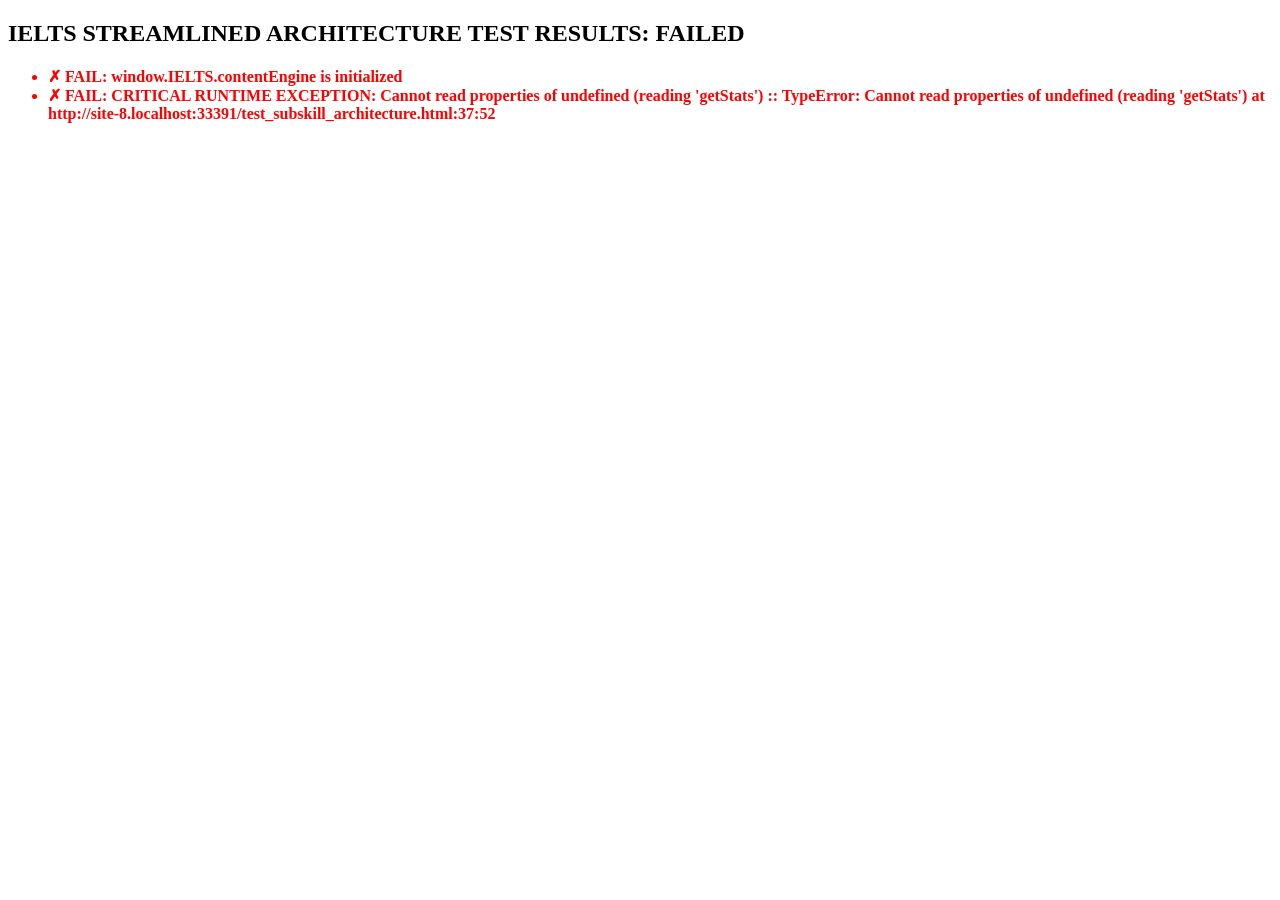
==== test_subskill_architecture.html @ 27b4cbb1 "UI update" ====
<!DOCTYPE html>
<html>
<head>
    <meta charset="utf-8">
    <title>IELTS Streamlined Architecture & Question Bank Test Suite</title>
</head>
<body>
    <div id="ielts-screen">
        <div id="ielts-root"></div>
    </div>
    <div id="test-log"></div>

    <!-- Scripts from index.html -->
    <script src="ielts/ielts-content-engine.js"></script>
    <script src="ielts/curriculum-data.js"></script>
    <script src="ielts/question-adapter.js"></script>
    <script src="ielts/subskill-engine.js"></script>
    <script src="ielts/listening-data.js"></script>
    <script src="ielts/audio-practice.js"></script>
    <script src="ielts/authentic-practice.js"></script>
    <script src="ielts/ielts.js"></script>

    <script>
        var logEl = document.getElementById("test-log");
        var mountEl = document.getElementById("ielts-root");
        var assertions = [];

        function assert(cond, msg) {
            assertions.push({ pass: !!cond, msg: msg });
        }

        try {
            // ==============================================================
            // 1. CONTENT ENGINE & DATA INTEGRITY VERIFICATION (1,503 Items)
            // ==============================================================
            assert(!!window.IELTS.contentEngine, "window.IELTS.contentEngine is initialized");
            var stats = window.IELTS.contentEngine.getStats();
            assert(stats.totalAssessmentItems === 1503, "Content Engine contains exactly 1,503 authentic items (Found: " + stats.totalAssessmentItems + ")");
            assert(stats.listeningQuestions === 480, "Content Engine contains 480 Listening questions");
            assert(stats.academicReadingQuestions === 480, "Content Engine contains 480 Academic Reading questions");
            assert(stats.generalReadingQuestions === 480, "Content Engine contains 480 General Reading questions");
            assert(stats.academicWritingTasks === 24, "Content Engine contains 24 Academic Writing tasks");
            assert(stats.generalTrainingWritingTasks === 12, "Content Engine contains 12 General Training Writing tasks");
            assert(stats.speakingMockSuites === 3, "Content Engine contains 3 Speaking Mock interview suites");

            // ==============================================================
            // 2. CURRICULUM TAXONOMY VERIFICATION (Streamlined Exam Questions)
            // ==============================================================
            assert(!!window.IELTS.curriculumData, "window.IELTS.curriculumData is initialized");
            assert(window.IELTS.curriculumData.listening.subskills.length === 6, "Curriculum defines 6 Listening question types");
            assert(window.IELTS.curriculumData.reading.subskills.length === 6, "Curriculum defines 6 Reading question types");
            assert(window.IELTS.curriculumData.writing.subskills.length === 4, "Curriculum defines 4 Writing tasks");
            assert(window.IELTS.curriculumData.speaking.subskills.length === 4, "Curriculum defines 4 Speaking parts");

            var subTFNG = window.IELTS.getSubskillByCode("R_TRUTH_VERIFY");
            assert(!!subTFNG, "getSubskillByCode('R_TRUTH_VERIFY') returns subskill metadata");
            assert(subTFNG.name === "True / False / Not Given", "Subskill name is clear, exam-standard: 'True / False / Not Given'");
            assert(!!subTFNG.understand && !!subTFNG.recognise && !!subTFNG.strategise, "Subskill has pedagogical data defined");

            // ==============================================================
            // 3. CENTRAL QUESTION ADAPTER VERIFICATION
            // ==============================================================
            assert(!!window.IELTS.questionAdapter, "window.IELTS.questionAdapter is initialized");
            assert(window.IELTS.questionAdapter.isReady(), "questionAdapter.isReady() returns true");

            // Guided Practice query
            var guidedQs = window.IELTS.questionAdapter.getQuestions({
                skill: "reading",
                subskill: "R_TRUTH_VERIFY",
                mode: "guided",
                limit: 3
            });
            assert(guidedQs.length === 3, "questionAdapter retrieves 3 Guided Reading questions");
            assert(guidedQs[0].hints && guidedQs[0].hints.length === 3, "Guided questions have 3 progressive hints generated");
            assert(!!guidedQs[0].prompt, "Question contains authentic prompt text");

            // Independent Practice query
            var indepQs = window.IELTS.questionAdapter.getQuestions({
                skill: "listening",
                subskill: "L_SPEC_INFO",
                mode: "independent",
                limit: 4
            });
            assert(indepQs.length === 4, "questionAdapter retrieves 4 Independent Listening questions");
            assert(!!indepQs[0].audioUrl, "Listening questions retain audioUrl reference");

            // Answer Evaluation test
            var evalCorrect = window.IELTS.questionAdapter.evaluateAnswer(guidedQs[0].id, guidedQs[0].answer);
            assert(evalCorrect.isCorrect === true, "evaluateAnswer accepts exact canonical answer");

            // Acceptable variant test (case-insensitivity / whitespace)
            var evalTrim = window.IELTS.questionAdapter.evaluateAnswer(guidedQs[0].id, "  " + guidedQs[0].answer.toLowerCase() + "  ");
            assert(evalTrim.isCorrect === true, "evaluateAnswer accepts trimmed/lowercased variant");

            // ==============================================================
            // 4. LEVEL 1 DASHBOARD & CLEAN 4 SKILL CARDS
            // ==============================================================
            window.showIELTS("");
            assert(mountEl.textContent.indexOf("IELTS Preparation") !== -1, "Dashboard displays IELTS Preparation header");
            assert(!!mountEl.querySelector('[data-ielts-view="listening"]'), "Dashboard contains Listening Skill Card");
            assert(!!mountEl.querySelector('[data-ielts-view="reading"]'), "Dashboard contains Reading Skill Card");
            assert(!!mountEl.querySelector('[data-ielts-view="writing"]'), "Dashboard contains Writing Skill Card");
            assert(!!mountEl.querySelector('[data-ielts-view="speaking"]'), "Dashboard contains Speaking Skill Card");
            assert(!!mountEl.querySelector(".modern-protocol-card"), "Modern protocol card rendered cleanly below skills");

            // ==============================================================
            // 5. LEVEL 2 SKILL DASHBOARD & QUESTION TYPES GRID
            // ==============================================================
            window.showIELTS("reading");
            assert(mountEl.textContent.indexOf("Official Question Types (6)") !== -1, "Reading displays 6 Official Question Types");
            var tfngCardBtn = mountEl.querySelector('button[data-ielts-open-subskill="R_TRUTH_VERIFY"]') || mountEl.querySelector('[data-ielts-open-subskill="R_TRUTH_VERIFY"]');
            assert(!!tfngCardBtn, "R_TRUTH_VERIFY workout card exists in grid");

            // ==============================================================
            // 6. STREAMLINED 2-STAGE LEARNING EXPERIENCE (Teach -> Practice)
            // ==============================================================
            tfngCardBtn.click();
            assert(mountEl.textContent.indexOf("True / False / Not Given") !== -1, "Opened True / False / Not Given");
            assert(!!mountEl.querySelector(".two-stage-stepper"), "Clean 2-Stage Stepper rendered");
            assert(mountEl.textContent.indexOf("How It Works in the Exam") !== -1, "Stage 1 Teach explains how it works in exam");
            assert(mountEl.textContent.indexOf("3-Step TFNG Strategy") !== -1 || mountEl.textContent.indexOf("Strategy") !== -1, "Stage 1 displays 3-Step Strategy");
            assert(!!mountEl.querySelector(".modern-trap-radar"), "Examiner Trap Radar rendered in Stage 1");

            // Step to Stage 2: Practice Workout
            var stage2Btn = mountEl.querySelector('[data-ielts-subskill-stage="2"]');
            assert(!!stage2Btn, "Stage 2 Stepper button exists");
            stage2Btn.click();

            assert(!!mountEl.querySelector(".ielts-split-reader"), "Stage 2 Dual-Pane Split Reader rendered for Reading");
            assert(!!mountEl.querySelector(".passage-content-scrollable"), "Authentic passage pane rendered");
            assert(!!mountEl.querySelector(".tfng-pill-btn"), "TFNG clickable pill buttons rendered");

            // Test Hint reveal
            var hintBtn = mountEl.querySelector(".hint-trigger-btn");
            if (hintBtn) {
                hintBtn.click();
                assert(mountEl.textContent.indexOf("💡 Hint 1:") !== -1, "Clicking hint button reveals Hint 1 clue");
            }

            // Click a TFNG option pill
            var tfPill = mountEl.querySelector('.tfng-pill-btn[data-ielts-val="TRUE"]');
            assert(!!tfPill, "TRUE pill button exists");
            if (tfPill) tfPill.click();

            // Check Answer
            var checkBtn = mountEl.querySelector("[data-ielts-check-guided]");
            assert(!!checkBtn, "Check Answer button exists");
            if (checkBtn) checkBtn.click();
            assert(mountEl.textContent.indexOf("Correct Answer:") !== -1, "Instant answer feedback displayed with explanation");

            // Mark completed
            var masterBtn = mountEl.querySelector('[data-ielts-complete-subskill]');
            assert(!!masterBtn, "Mark as Practiced button exists");
            if (masterBtn) masterBtn.click();
            assert(mountEl.textContent.indexOf("Official Question Types") !== -1, "Returned to Skill Dashboard after mastering");
            assert(mountEl.textContent.indexOf("✓ Practiced") !== -1, "Subskill card now displays ✓ Practiced badge");

            // ==============================================================
            // 7. WRITING & SPEAKING QUESTION TYPES
            // ==============================================================
            window.showIELTS("writing");
            assert(mountEl.textContent.indexOf("Official Question Types (4)") !== -1, "Writing displays 4 Official Tasks");

            window.showIELTS("speaking");
            assert(mountEl.textContent.indexOf("Official Question Types (4)") !== -1, "Speaking displays 4 Official Parts");

        } catch (e) {
            assertions.push({ pass: false, msg: "CRITICAL RUNTIME EXCEPTION: " + e.message + (e.stack ? " :: " + e.stack : "") });
        }

        // Render Results
        var allPassed = assertions.every(function(a){ return a.pass; });
        var resHtml = "<h2>IELTS STREAMLINED ARCHITECTURE TEST RESULTS: " + (allPassed ? "ALL PASSED (100%)" : "FAILED") + "</h2><ul>";
        assertions.forEach(function(a) {
            resHtml += "<li style='color:" + (a.pass ? "green" : "red") + "; font-weight:bold;'>" + (a.pass ? "✓ PASS: " : "✗ FAIL: ") + a.msg + "</li>";
        });
        resHtml += "</ul>";
        logEl.innerHTML = resHtml;
    </script>
</body>
</html>
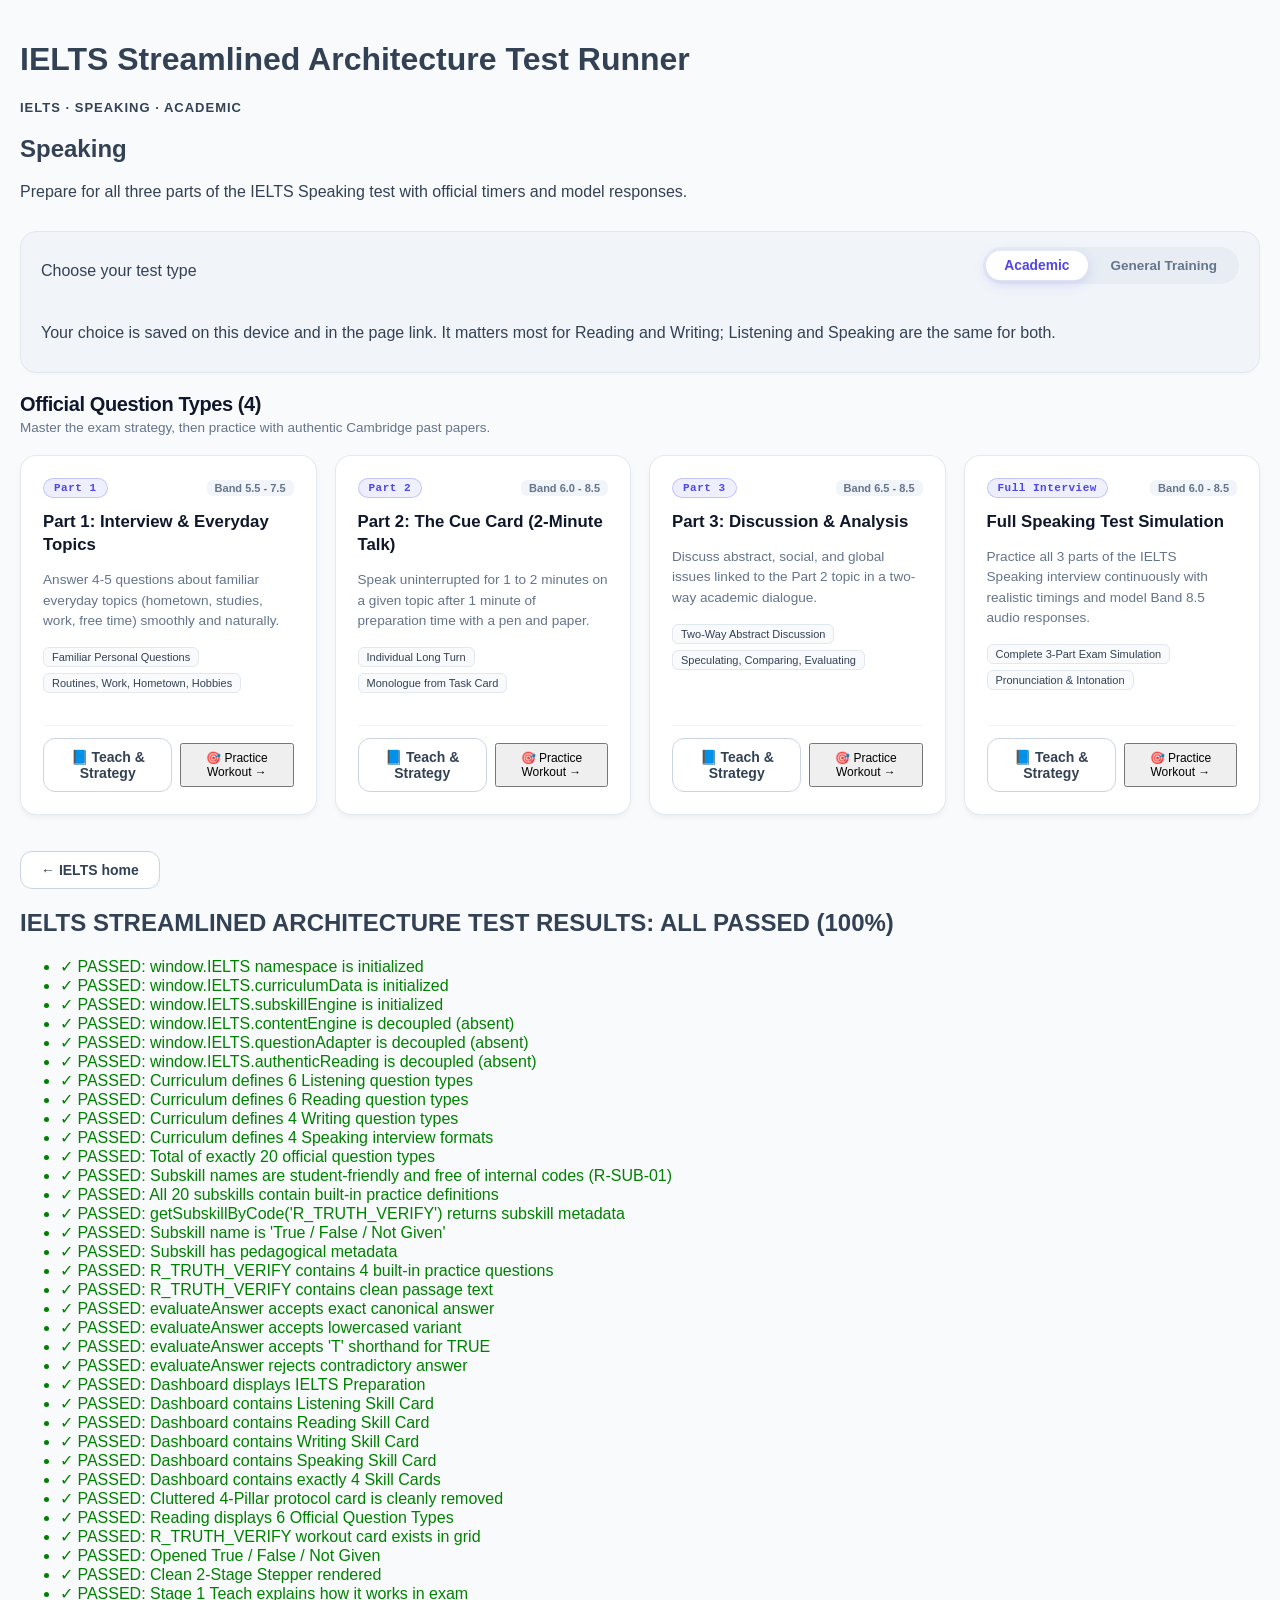
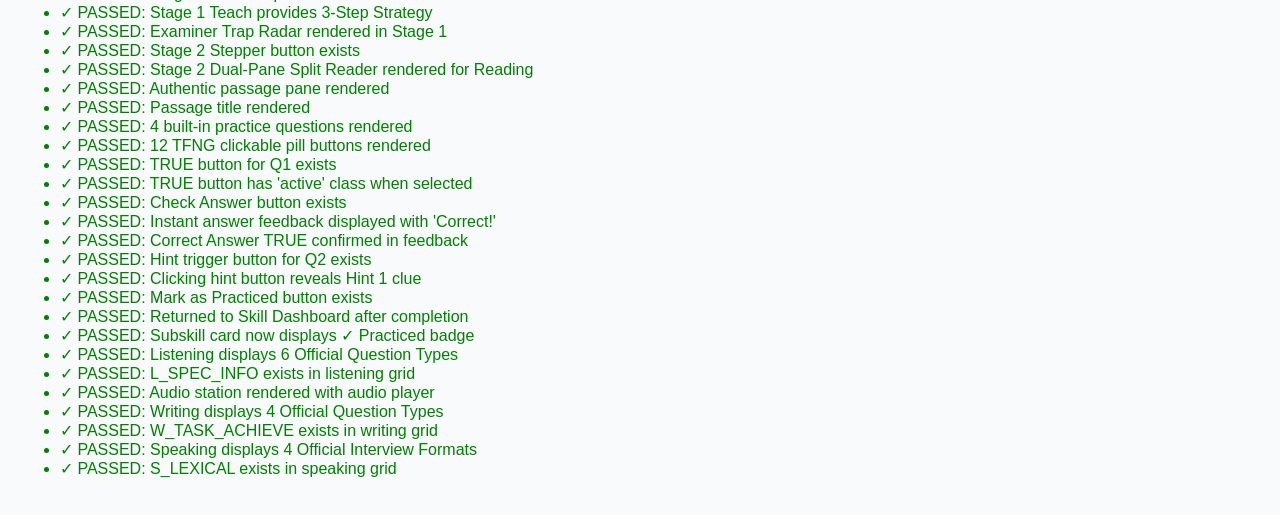
==== commit 5920a393: "Add files via upload" ====
--- a/test_subskill_architecture.html
+++ b/test_subskill_architecture.html
@@ -1,181 +1,199 @@
 <!DOCTYPE html>
-<html>
+<html lang="en">
 <head>
     <meta charset="utf-8">
-    <title>IELTS Streamlined Architecture & Question Bank Test Suite</title>
+    <meta name="viewport" content="width=device-width, initial-scale=1.0">
+    <title>IELTS Streamlined Built-In Architecture Regression Suite</title>
+    <link rel="stylesheet" href="style.css">
+    <link rel="stylesheet" href="site-chrome.css">
+    <link rel="stylesheet" href="ielts/ielts.css">
 </head>
-<body>
-    <div id="ielts-screen">
-        <div id="ielts-root"></div>
-    </div>
+<body style="background: #f8fafc; font-family: sans-serif; padding: 20px;">
+
+    <h1>IELTS Streamlined Architecture Test Runner</h1>
+    <div id="ielts-screen"><div id="ielts-root"></div></div>
     <div id="test-log"></div>
 
-    <!-- Scripts from index.html -->
-    <script src="ielts/ielts-content-engine.js"></script>
+    <!-- ONLY CORE SCRIPTS LOADED -->
     <script src="ielts/curriculum-data.js"></script>
-    <script src="ielts/question-adapter.js"></script>
-    <script src="ielts/subskill-engine.js"></script>
     <script src="ielts/listening-data.js"></script>
     <script src="ielts/audio-practice.js"></script>
-    <script src="ielts/authentic-practice.js"></script>
+    <script src="ielts/subskill-engine.js"></script>
     <script src="ielts/ielts.js"></script>
 
     <script>
-        var logEl = document.getElementById("test-log");
-        var mountEl = document.getElementById("ielts-root");
         var assertions = [];
-
         function assert(cond, msg) {
             assertions.push({ pass: !!cond, msg: msg });
         }
 
         try {
             // ==============================================================
-            // 1. CONTENT ENGINE & DATA INTEGRITY VERIFICATION (1,503 Items)
+            // 1. DECOUPLING VERIFICATION: External engines removed & absent
             // ==============================================================
-            assert(!!window.IELTS.contentEngine, "window.IELTS.contentEngine is initialized");
-            var stats = window.IELTS.contentEngine.getStats();
-            assert(stats.totalAssessmentItems === 1503, "Content Engine contains exactly 1,503 authentic items (Found: " + stats.totalAssessmentItems + ")");
-            assert(stats.listeningQuestions === 480, "Content Engine contains 480 Listening questions");
-            assert(stats.academicReadingQuestions === 480, "Content Engine contains 480 Academic Reading questions");
-            assert(stats.generalReadingQuestions === 480, "Content Engine contains 480 General Reading questions");
-            assert(stats.academicWritingTasks === 24, "Content Engine contains 24 Academic Writing tasks");
-            assert(stats.generalTrainingWritingTasks === 12, "Content Engine contains 12 General Training Writing tasks");
-            assert(stats.speakingMockSuites === 3, "Content Engine contains 3 Speaking Mock interview suites");
+            assert(!!window.IELTS, "window.IELTS namespace is initialized");
+            assert(!!window.IELTS.curriculumData, "window.IELTS.curriculumData is initialized");
+            assert(!!window.IELTS.subskillEngine, "window.IELTS.subskillEngine is initialized");
+            assert(!window.IELTS.contentEngine, "window.IELTS.contentEngine is decoupled (absent)");
+            assert(!window.IELTS.questionAdapter, "window.IELTS.questionAdapter is decoupled (absent)");
+            assert(!window.IELTS.authenticReading, "window.IELTS.authenticReading is decoupled (absent)");
 
             // ==============================================================
-            // 2. CURRICULUM TAXONOMY VERIFICATION (Streamlined Exam Questions)
+            // 2. CURRICULUM TAXONOMY & BUILT-IN PRACTICE DATA
             // ==============================================================
-            assert(!!window.IELTS.curriculumData, "window.IELTS.curriculumData is initialized");
             assert(window.IELTS.curriculumData.listening.subskills.length === 6, "Curriculum defines 6 Listening question types");
             assert(window.IELTS.curriculumData.reading.subskills.length === 6, "Curriculum defines 6 Reading question types");
-            assert(window.IELTS.curriculumData.writing.subskills.length === 4, "Curriculum defines 4 Writing tasks");
-            assert(window.IELTS.curriculumData.speaking.subskills.length === 4, "Curriculum defines 4 Speaking parts");
+            assert(window.IELTS.curriculumData.writing.subskills.length === 4, "Curriculum defines 4 Writing question types");
+            assert(window.IELTS.curriculumData.speaking.subskills.length === 4, "Curriculum defines 4 Speaking interview formats");
+
+            var allSubskills = [];
+            ["listening", "reading", "writing", "speaking"].forEach(function (skill) {
+                allSubskills = allSubskills.concat(window.IELTS.curriculumData[skill].subskills);
+            });
+            assert(allSubskills.length === 20, "Total of exactly 20 official question types");
+
+            // Verify clean naming (no R-SUB-01 codes in names)
+            var hasCodes = allSubskills.some(function(s) { return /^[LRWS]-SUB-/i.test(s.name); });
+            assert(!hasCodes, "Subskill names are student-friendly and free of internal codes (R-SUB-01)");
+
+            // Verify all 20 have built-in practice definitions
+            var allHavePractice = allSubskills.every(function(s) { return !!s.practice; });
+            assert(allHavePractice, "All 20 subskills contain built-in practice definitions");
 
             var subTFNG = window.IELTS.getSubskillByCode("R_TRUTH_VERIFY");
             assert(!!subTFNG, "getSubskillByCode('R_TRUTH_VERIFY') returns subskill metadata");
-            assert(subTFNG.name === "True / False / Not Given", "Subskill name is clear, exam-standard: 'True / False / Not Given'");
-            assert(!!subTFNG.understand && !!subTFNG.recognise && !!subTFNG.strategise, "Subskill has pedagogical data defined");
+            assert(subTFNG.name === "True / False / Not Given", "Subskill name is 'True / False / Not Given'");
+            assert(!!subTFNG.understand && !!subTFNG.recognise && !!subTFNG.strategise, "Subskill has pedagogical metadata");
+            assert(subTFNG.practice && subTFNG.practice.questions.length === 4, "R_TRUTH_VERIFY contains 4 built-in practice questions");
+            assert(!!subTFNG.practice.passageContext, "R_TRUTH_VERIFY contains clean passage text");
 
             // ==============================================================
-            // 3. CENTRAL QUESTION ADAPTER VERIFICATION
+            // 3. BUILT-IN EVALUATOR TESTS
             // ==============================================================
-            assert(!!window.IELTS.questionAdapter, "window.IELTS.questionAdapter is initialized");
-            assert(window.IELTS.questionAdapter.isReady(), "questionAdapter.isReady() returns true");
-
-            // Guided Practice query
-            var guidedQs = window.IELTS.questionAdapter.getQuestions({
-                skill: "reading",
-                subskill: "R_TRUTH_VERIFY",
-                mode: "guided",
-                limit: 3
-            });
-            assert(guidedQs.length === 3, "questionAdapter retrieves 3 Guided Reading questions");
-            assert(guidedQs[0].hints && guidedQs[0].hints.length === 3, "Guided questions have 3 progressive hints generated");
-            assert(!!guidedQs[0].prompt, "Question contains authentic prompt text");
-
-            // Independent Practice query
-            var indepQs = window.IELTS.questionAdapter.getQuestions({
-                skill: "listening",
-                subskill: "L_SPEC_INFO",
-                mode: "independent",
-                limit: 4
-            });
-            assert(indepQs.length === 4, "questionAdapter retrieves 4 Independent Listening questions");
-            assert(!!indepQs[0].audioUrl, "Listening questions retain audioUrl reference");
-
-            // Answer Evaluation test
-            var evalCorrect = window.IELTS.questionAdapter.evaluateAnswer(guidedQs[0].id, guidedQs[0].answer);
+            var sampleQ = { answer: "TRUE", acceptableAnswers: ["TRUE", "T"] };
+            var evalCorrect = window.IELTS.subskillEngine.evaluateAnswer(sampleQ, "TRUE");
             assert(evalCorrect.isCorrect === true, "evaluateAnswer accepts exact canonical answer");
 
-            // Acceptable variant test (case-insensitivity / whitespace)
-            var evalTrim = window.IELTS.questionAdapter.evaluateAnswer(guidedQs[0].id, "  " + guidedQs[0].answer.toLowerCase() + "  ");
-            assert(evalTrim.isCorrect === true, "evaluateAnswer accepts trimmed/lowercased variant");
+            var evalLower = window.IELTS.subskillEngine.evaluateAnswer(sampleQ, "true");
+            assert(evalLower.isCorrect === true, "evaluateAnswer accepts lowercased variant");
+
+            var evalShort = window.IELTS.subskillEngine.evaluateAnswer(sampleQ, "T");
+            assert(evalShort.isCorrect === true, "evaluateAnswer accepts 'T' shorthand for TRUE");
+
+            var evalWrong = window.IELTS.subskillEngine.evaluateAnswer(sampleQ, "FALSE");
+            assert(evalWrong.isCorrect === false, "evaluateAnswer rejects contradictory answer");
 
             // ==============================================================
-            // 4. LEVEL 1 DASHBOARD & CLEAN 4 SKILL CARDS
+            // 4. DASHBOARD & SKILL HUBS
             // ==============================================================
             window.showIELTS("");
-            assert(mountEl.textContent.indexOf("IELTS Preparation") !== -1, "Dashboard displays IELTS Preparation header");
+            var mountEl = document.getElementById("ielts-root");
+            assert(mountEl.textContent.indexOf("IELTS Preparation") !== -1, "Dashboard displays IELTS Preparation");
             assert(!!mountEl.querySelector('[data-ielts-view="listening"]'), "Dashboard contains Listening Skill Card");
             assert(!!mountEl.querySelector('[data-ielts-view="reading"]'), "Dashboard contains Reading Skill Card");
             assert(!!mountEl.querySelector('[data-ielts-view="writing"]'), "Dashboard contains Writing Skill Card");
             assert(!!mountEl.querySelector('[data-ielts-view="speaking"]'), "Dashboard contains Speaking Skill Card");
-            assert(!!mountEl.querySelector(".modern-protocol-card"), "Modern protocol card rendered cleanly below skills");
+            assert(mountEl.querySelectorAll(".ielts-home-card").length === 4, "Dashboard contains exactly 4 Skill Cards");
+            assert(!mountEl.querySelector(".modern-protocol-card"), "Cluttered 4-Pillar protocol card is cleanly removed");
 
             // ==============================================================
-            // 5. LEVEL 2 SKILL DASHBOARD & QUESTION TYPES GRID
+            // 5. READING QUESTION TYPES GRID
             // ==============================================================
             window.showIELTS("reading");
             assert(mountEl.textContent.indexOf("Official Question Types (6)") !== -1, "Reading displays 6 Official Question Types");
-            var tfngCardBtn = mountEl.querySelector('button[data-ielts-open-subskill="R_TRUTH_VERIFY"]') || mountEl.querySelector('[data-ielts-open-subskill="R_TRUTH_VERIFY"]');
+            var tfngCardBtn = mountEl.querySelector('[data-ielts-open-subskill="R_TRUTH_VERIFY"]');
             assert(!!tfngCardBtn, "R_TRUTH_VERIFY workout card exists in grid");
 
             // ==============================================================
-            // 6. STREAMLINED 2-STAGE LEARNING EXPERIENCE (Teach -> Practice)
+            // 6. STAGE 1: TEACH & STRATEGY
             // ==============================================================
-            tfngCardBtn.click();
+            if (tfngCardBtn) tfngCardBtn.click();
             assert(mountEl.textContent.indexOf("True / False / Not Given") !== -1, "Opened True / False / Not Given");
             assert(!!mountEl.querySelector(".two-stage-stepper"), "Clean 2-Stage Stepper rendered");
             assert(mountEl.textContent.indexOf("How It Works in the Exam") !== -1, "Stage 1 Teach explains how it works in exam");
-            assert(mountEl.textContent.indexOf("3-Step TFNG Strategy") !== -1 || mountEl.textContent.indexOf("Strategy") !== -1, "Stage 1 displays 3-Step Strategy");
+            assert(mountEl.textContent.indexOf("3-Step TFNG Strategy") !== -1, "Stage 1 Teach provides 3-Step Strategy");
             assert(!!mountEl.querySelector(".modern-trap-radar"), "Examiner Trap Radar rendered in Stage 1");
 
-            // Step to Stage 2: Practice Workout
+            // ==============================================================
+            // 7. STAGE 2: PRACTICE WORKOUT (Dual-Pane Split Reader)
+            // ==============================================================
             var stage2Btn = mountEl.querySelector('[data-ielts-subskill-stage="2"]');
             assert(!!stage2Btn, "Stage 2 Stepper button exists");
-            stage2Btn.click();
+            if (stage2Btn) stage2Btn.click();
 
             assert(!!mountEl.querySelector(".ielts-split-reader"), "Stage 2 Dual-Pane Split Reader rendered for Reading");
             assert(!!mountEl.querySelector(".passage-content-scrollable"), "Authentic passage pane rendered");
-            assert(!!mountEl.querySelector(".tfng-pill-btn"), "TFNG clickable pill buttons rendered");
+            assert(mountEl.textContent.indexOf("The Evolution of Timekeeping and Mechanical Horology") !== -1, "Passage title rendered");
+            assert(mountEl.querySelectorAll(".unified-question-card").length === 4, "4 built-in practice questions rendered");
 
-            // Test Hint reveal
-            var hintBtn = mountEl.querySelector(".hint-trigger-btn");
-            if (hintBtn) {
-                hintBtn.click();
-                assert(mountEl.textContent.indexOf("💡 Hint 1:") !== -1, "Clicking hint button reveals Hint 1 clue");
-            }
+            var tfPills = mountEl.querySelectorAll(".tfng-pill-btn");
+            assert(tfPills.length === 12, "12 TFNG clickable pill buttons rendered");
 
-            // Click a TFNG option pill
-            var tfPill = mountEl.querySelector('.tfng-pill-btn[data-ielts-val="TRUE"]');
-            assert(!!tfPill, "TRUE pill button exists");
-            if (tfPill) tfPill.click();
+            // Test interaction: Click TRUE on Q1
+            var q1True = mountEl.querySelector('[data-ielts-answer-q="r_tv_1"][data-ielts-val="TRUE"]');
+            assert(!!q1True, "TRUE button for Q1 exists");
+            if (q1True) q1True.click();
 
-            // Check Answer
-            var checkBtn = mountEl.querySelector("[data-ielts-check-guided]");
+            var q1TrueActive = mountEl.querySelector('[data-ielts-answer-q="r_tv_1"][data-ielts-val="TRUE"]');
+            assert(q1TrueActive && q1TrueActive.classList.contains("active"), "TRUE button has 'active' class when selected");
+
+            // Check Answer in Guided Mode
+            var checkBtn = mountEl.querySelector('[data-ielts-check-guided="r_tv_1"]');
             assert(!!checkBtn, "Check Answer button exists");
             if (checkBtn) checkBtn.click();
-            assert(mountEl.textContent.indexOf("Correct Answer:") !== -1, "Instant answer feedback displayed with explanation");
 
-            // Mark completed
-            var masterBtn = mountEl.querySelector('[data-ielts-complete-subskill]');
+            assert(mountEl.textContent.indexOf("Correct!") !== -1, "Instant answer feedback displayed with 'Correct!'");
+            assert(mountEl.textContent.indexOf("Correct Answer: TRUE") !== -1, "Correct Answer TRUE confirmed in feedback");
+
+            // Test Hint button on Q2
+            var hintBtn = mountEl.querySelector('[data-ielts-reveal-hint="r_tv_2"]');
+            assert(!!hintBtn, "Hint trigger button for Q2 exists");
+            if (hintBtn) hintBtn.click();
+            assert(mountEl.textContent.indexOf("💡 Hint 1:") !== -1, "Clicking hint button reveals Hint 1 clue");
+
+            // ==============================================================
+            // 8. MARK AS PRACTICED & RETURN
+            // ==============================================================
+            var masterBtn = mountEl.querySelector('[data-ielts-complete-subskill="R_TRUTH_VERIFY"]');
             assert(!!masterBtn, "Mark as Practiced button exists");
             if (masterBtn) masterBtn.click();
-            assert(mountEl.textContent.indexOf("Official Question Types") !== -1, "Returned to Skill Dashboard after mastering");
+
+            assert(mountEl.textContent.indexOf("Official Question Types") !== -1, "Returned to Skill Dashboard after completion");
             assert(mountEl.textContent.indexOf("✓ Practiced") !== -1, "Subskill card now displays ✓ Practiced badge");
 
             // ==============================================================
-            // 7. WRITING & SPEAKING QUESTION TYPES
+            // 9. LISTENING, WRITING & SPEAKING SUBSKILLS
             // ==============================================================
+            window.showIELTS("listening");
+            assert(mountEl.textContent.indexOf("Official Question Types (6)") !== -1, "Listening displays 6 Official Question Types");
+            var lBtn = mountEl.querySelector('[data-ielts-open-subskill="L_SPEC_INFO"]');
+            assert(!!lBtn, "L_SPEC_INFO exists in listening grid");
+            if (lBtn) lBtn.click();
+            var lS2 = mountEl.querySelector('[data-ielts-subskill-stage="2"]');
+            if (lS2) lS2.click();
+            assert(!!mountEl.querySelector(".audio-exam-station audio"), "Audio station rendered with audio player");
+
             window.showIELTS("writing");
-            assert(mountEl.textContent.indexOf("Official Question Types (4)") !== -1, "Writing displays 4 Official Tasks");
+            assert(mountEl.textContent.indexOf("Official Question Types (4)") !== -1, "Writing displays 4 Official Question Types");
+            var wBtn = mountEl.querySelector('[data-ielts-open-subskill="W_TASK_ACHIEVE"]');
+            assert(!!wBtn, "W_TASK_ACHIEVE exists in writing grid");
 
             window.showIELTS("speaking");
-            assert(mountEl.textContent.indexOf("Official Question Types (4)") !== -1, "Speaking displays 4 Official Parts");
+            assert(mountEl.textContent.indexOf("Official Question Types (4)") !== -1, "Speaking displays 4 Official Interview Formats");
+            var sBtn = mountEl.querySelector('[data-ielts-open-subskill="S_LEXICAL"]');
+            assert(!!sBtn, "S_LEXICAL exists in speaking grid");
 
         } catch (e) {
             assertions.push({ pass: false, msg: "CRITICAL RUNTIME EXCEPTION: " + e.message + (e.stack ? " :: " + e.stack : "") });
         }
 
-        // Render Results
         var allPassed = assertions.every(function(a){ return a.pass; });
         var resHtml = "<h2>IELTS STREAMLINED ARCHITECTURE TEST RESULTS: " + (allPassed ? "ALL PASSED (100%)" : "FAILED") + "</h2><ul>";
         assertions.forEach(function(a) {
-            resHtml += "<li style='color:" + (a.pass ? "green" : "red") + "; font-weight:bold;'>" + (a.pass ? "✓ PASS: " : "✗ FAIL: ") + a.msg + "</li>";
+            resHtml += "<li style='color:" + (a.pass ? "green" : "red") + "; font-weight:" + (a.pass ? "normal" : "bold") + ";'>" + (a.pass ? "✓ PASSED: " : "✕ FAILED: ") + a.msg + "</li>";
         });
         resHtml += "</ul>";
-        logEl.innerHTML = resHtml;
+        document.getElementById("test-log").innerHTML = resHtml;
     </script>
 </body>
 </html>
--- a/style.css
+++ b/style.css
@@ -0,0 +1,907 @@
+/* ===== Page Setup ===== */
+
+body {
+    margin: 0;
+    font-family: Arial, Helvetica, sans-serif;
+    background: #f4f7fb;
+    color: #1f2937;
+}
+
+
+/* ===== Main Container ===== */
+
+.container {
+    max-width: 900px;
+    margin: 0 auto;
+    padding: 60px 24px;
+}
+
+
+/* ===== Hero Section ===== */
+
+.hero {
+    background: white;
+    padding: 60px 40px;
+    border-radius: 20px;
+    text-align: center;
+    box-shadow: 0 10px 30px rgba(0, 0, 0, 0.08);
+}
+
+
+/* ===== Main Heading ===== */
+
+.hero h1 {
+    margin-bottom: 15px;
+    font-size: 48px;
+}
+
+
+/* ===== Description ===== */
+
+.hero p {
+    font-size: 20px;
+    line-height: 1.6;
+    margin-bottom: 30px;
+}
+
+
+/* ===== Start Button ===== */
+
+.start-button {
+    display: inline-block;
+    padding: 15px 30px;
+    background: #2563eb;
+    color: white;
+    text-decoration: none;
+    border-radius: 10px;
+    font-size: 18px;
+    font-weight: bold;
+    cursor: pointer;
+}
+
+
+/* ===== Button Hover ===== */
+
+.start-button:hover {
+    background: #1d4ed8;
+}
+
+/* ===== Quiz Progress ===== */
+
+.progress-container {
+    width: 100%;
+    height: 10px;
+    background: #e5e7eb;
+    border-radius: 10px;
+    margin: 25px 0 35px;
+    overflow: hidden;
+}
+
+.progress-bar {
+    width: 0%;
+    height: 100%;
+    background: #2563eb;
+    border-radius: 10px;
+    transition: width 0.3s ease;
+}
+
+
+/* ===== Answer Buttons ===== */
+
+.answers {
+    display: grid;
+    grid-template-columns: repeat(2, 1fr);
+    gap: 12px;
+    margin-top: 30px;
+}
+
+.answer-button {
+    padding: 15px;
+    background: white;
+    border: 2px solid #d1d5db;
+    border-radius: 10px;
+    font-size: 16px;
+    cursor: pointer;
+}
+
+.answer-button:hover:not(:disabled) {
+    border-color: #2563eb;
+    background: #eff6ff;
+}
+
+.answer-button:disabled {
+    cursor: not-allowed;
+    opacity: 0.65;
+}
+
+
+/* ===== Feedback ===== */
+
+.feedback {
+    margin: 25px 0;
+    padding: 18px;
+    border-radius: 10px;
+    font-size: 17px;
+    line-height: 1.5;
+}
+
+/* ===== Learn Mode ===== */
+
+.parts-container {
+    display: grid;
+    grid-template-columns: repeat(2, 1fr);
+    gap: 18px;
+    margin: 35px 0;
+}
+
+.part-card {
+    background: #f8fafc;
+    border: 1px solid #e5e7eb;
+    border-radius: 14px;
+    padding: 22px;
+    text-align: left;
+}
+
+.part-card h3 {
+    margin-top: 0;
+    font-size: 24px;
+}
+
+.part-card p {
+    font-size: 16px;
+    line-height: 1.6;
+}
+
+.home-buttons {
+    display: flex;
+    justify-content: center;
+    gap: 15px;
+    flex-wrap: wrap;
+}
+
+/* ===== Secondary Button ===== */
+
+.secondary-button {
+    display: inline-block;
+    padding: 15px 30px;
+    background: white;
+    color: #2563eb;
+    border: 2px solid #2563eb;
+    border-radius: 10px;
+    font-size: 18px;
+    font-weight: bold;
+    cursor: pointer;
+}
+
+.secondary-button:hover {
+    background: #eff6ff;
+}
+
+
+/* ===== Results Buttons ===== */
+
+.results-buttons {
+    display: flex;
+    justify-content: center;
+    gap: 15px;
+    margin-top: 25px;
+}
+
+/* ===== Mobile Layout ===== */
+
+@media (max-width: 600px) {
+
+    body {
+        font-size: 16px;
+    }
+
+    .container {
+        padding: 18px 12px;
+    }
+
+    .hero {
+        padding: 28px 16px;
+        border-radius: 16px;
+    }
+
+    .hero h1 {
+        font-size: 32px;
+        line-height: 1.15;
+        margin-bottom: 12px;
+    }
+
+    .hero h2 {
+        font-size: 26px;
+        line-height: 1.25;
+        margin-top: 0;
+    }
+
+    .hero p {
+        font-size: 17px;
+        line-height: 1.5;
+    }
+
+    .exit-button {
+    top: 12px;
+    right: 12px;
+    width: 38px;
+    height: 38px;
+    font-size: 20px;
+}
+
+    .strategy-step {
+    padding: 15px;
+}
+
+.strategy-example {
+    padding: 18px;
+}
+
+.strategy-sentence {
+    font-size: 19px !important;
+}
+
+.strategy-buttons {
+    flex-direction: column;
+    align-items: stretch;
+}
+    
+    /* ===== Learn Mode ===== */
+
+    .parts-container {
+        display: grid;
+        grid-template-columns: 1fr;
+        gap: 12px;
+        margin: 24px 0;
+    }
+
+    .part-card {
+        padding: 18px;
+        border-radius: 12px;
+    }
+
+    .part-card h3 {
+        font-size: 22px;
+        margin-bottom: 10px;
+    }
+
+    .part-card p {
+        font-size: 15px;
+        line-height: 1.55;
+        margin: 8px 0;
+    }
+
+    /* ===== Quiz ===== */
+
+    .answers {
+        grid-template-columns: 1fr;
+        gap: 10px;
+        margin-top: 24px;
+    }
+
+    .answer-button {
+        padding: 14px;
+        font-size: 16px;
+    }
+
+    #sentence {
+        font-size: 21px;
+        line-height: 1.45;
+    }
+
+    /* ===== Buttons ===== */
+
+    .home-buttons,
+    .results-buttons {
+        flex-direction: column;
+        align-items: stretch;
+        gap: 10px;
+    }
+
+    .start-button,
+    .secondary-button {
+        width: 100%;
+        box-sizing: border-box;
+        padding: 14px 20px;
+        font-size: 17px;
+    }
+
+    /* ===== Feedback ===== */
+
+    .feedback {
+        padding: 15px;
+        font-size: 16px;
+        line-height: 1.5;
+    }
+}
+
+/* ===== Practice Exit Button ===== */
+
+#practice-screen {
+    position: relative;
+}
+
+.exit-button {
+    position: absolute;
+    top: 18px;
+    right: 20px;
+
+    width: 42px;
+    height: 42px;
+
+    border: none;
+    border-radius: 50%;
+
+    background: #f3f4f6;
+    color: #374151;
+
+    font-size: 22px;
+    font-weight: bold;
+
+    cursor: pointer;
+
+    display: flex;
+    align-items: center;
+    justify-content: center;
+}
+
+.exit-button:hover {
+    background: #e5e7eb;
+}
+
+
+/* ===== Target Word ===== */
+
+#sentence strong {
+    font-weight: 700;
+    text-decoration: underline;
+}
+
+/* ===== Strategy Mode ===== */
+
+.strategy-steps {
+    display: flex;
+    flex-direction: column;
+    gap: 14px;
+    margin: 30px 0;
+    text-align: left;
+}
+
+.strategy-step {
+    display: flex;
+    gap: 15px;
+    align-items: flex-start;
+    padding: 18px;
+    background: #f8fafc;
+    border: 1px solid #e5e7eb;
+    border-radius: 12px;
+}
+
+.strategy-number {
+    min-width: 34px;
+    height: 34px;
+    border-radius: 50%;
+    background: #2563eb;
+    color: white;
+    font-weight: bold;
+
+    display: flex;
+    align-items: center;
+    justify-content: center;
+}
+
+.strategy-step h3 {
+    margin: 0 0 6px;
+    font-size: 19px;
+}
+
+.strategy-step p {
+    margin: 0;
+    font-size: 15px;
+}
+
+.strategy-question {
+    font-size: 20px !important;
+    font-weight: bold;
+}
+
+.strategy-example {
+    margin: 30px 0;
+    padding: 25px;
+    background: #f8fafc;
+    border: 2px solid #e5e7eb;
+    border-radius: 14px;
+}
+
+.strategy-example h3 {
+    margin-top: 0;
+}
+
+.strategy-sentence {
+    font-size: 21px !important;
+    line-height: 1.5;
+}
+
+.strategy-answer {
+    font-weight: bold;
+}
+
+.strategy-buttons {
+    display: flex;
+    justify-content: space-between;
+    gap: 15px;
+    margin-top: 30px;
+}
+
+/* =========================
+   COURSE HUB
+   ========================= */
+
+.course-grid {
+    display: grid;
+    grid-template-columns: repeat(2, 1fr);
+    gap: 20px;
+    margin-top: 35px;
+    margin-bottom: 35px;
+}
+
+.course-card {
+    background: #f8fafc;
+    border: 1px solid #e5e7eb;
+    border-radius: 16px;
+    padding: 28px;
+    text-align: left;
+    transition: transform 0.2s ease, box-shadow 0.2s ease;
+}
+
+.course-card:hover {
+    transform: translateY(-3px);
+    box-shadow: 0 8px 20px rgba(0, 0, 0, 0.08);
+}
+
+.course-card-active {
+    border: 2px solid #2563eb;
+}
+
+.course-icon {
+    font-size: 36px;
+    margin-bottom: 15px;
+}
+
+.course-card h3 {
+    margin: 0 0 10px;
+    font-size: 25px;
+}
+
+.course-card p {
+    font-size: 16px;
+    line-height: 1.5;
+    margin-bottom: 18px;
+}
+
+.course-status {
+    display: inline-block;
+    margin-bottom: 18px;
+    font-size: 13px;
+    font-weight: bold;
+    text-transform: uppercase;
+    letter-spacing: 0.5px;
+}
+
+.course-card .start-button,
+.course-card .secondary-button {
+    width: 100%;
+}
+
+.course-header {
+    margin-bottom: 30px;
+}
+
+.course-label {
+    font-size: 13px !important;
+    font-weight: bold;
+    letter-spacing: 1px;
+    text-transform: uppercase;
+    margin-bottom: 8px !important;
+}
+
+.session-list {
+    display: grid;
+    gap: 15px;
+    margin: 30px 0;
+}
+
+.session-card {
+    background: #f8fafc;
+    border: 1px solid #e5e7eb;
+    border-radius: 14px;
+    padding: 22px;
+    text-align: left;
+}
+
+.session-card-active {
+    border: 2px solid #2563eb;
+}
+
+.session-number {
+    font-size: 13px;
+    font-weight: bold;
+    text-transform: uppercase;
+    letter-spacing: 0.5px;
+    margin-bottom: 6px;
+}
+
+.session-card h3 {
+    margin: 0 0 14px;
+    font-size: 21px;
+}
+
+.session-row {
+    margin: 8px 0;
+    line-height: 1.5;
+}
+
+.session-row strong {
+    display: inline-block;
+    min-width: 75px;
+}
+
+.session-button {
+    margin-top: 15px;
+}
+
+@media (max-width: 700px) {
+
+    .course-grid {
+        grid-template-columns: 1fr;
+    }
+
+    .course-card {
+        padding: 22px;
+    }
+
+    .course-card h3 {
+        font-size: 22px;
+    }
+
+    .session-card {
+        padding: 18px;
+    }
+
+}
+
+/* =========================
+   SESSION COMPONENTS
+   ========================= */
+
+.session-components {
+    display: grid;
+    grid-template-columns: repeat(3, 1fr);
+    gap: 18px;
+    margin: 30px 0;
+}
+
+.component-card {
+    background: #f8fafc;
+    border: 1px solid #e5e7eb;
+    border-radius: 16px;
+    padding: 25px;
+    text-align: left;
+}
+
+.component-icon {
+    font-size: 34px;
+    margin-bottom: 12px;
+}
+
+.component-card h3 {
+    margin: 0 0 10px;
+    font-size: 22px;
+}
+
+.component-card p {
+    font-size: 17px;
+    line-height: 1.5;
+    margin-bottom: 10px;
+}
+
+.component-source {
+    display: block;
+    font-size: 13px;
+    margin-bottom: 18px;
+    font-weight: bold;
+    letter-spacing: 0.3px;
+}
+
+.component-card button {
+    width: 100%;
+}
+
+.session-navigation {
+    margin-top: 25px;
+}
+
+/* Active EST session */
+
+.session-card-active {
+    border: 2px solid #2563eb;
+}
+
+.session-card-active h3 {
+    color: #1d4ed8;
+}
+
+/* Mobile */
+
+@media (max-width: 700px) {
+
+    .session-components {
+        grid-template-columns: 1fr;
+    }
+
+    .component-card {
+        padding: 22px;
+    }
+
+}
+
+/* =========================
+   TOEFL COURSE OVERVIEW
+   ========================= */
+
+.toefl-sections-grid {
+    display: grid;
+    grid-template-columns: repeat(2, minmax(0, 1fr));
+    gap: 20px;
+    margin: 30px 0;
+}
+
+.toefl-section-card {
+    background: #f8fafc;
+    border: 1px solid #e5e7eb;
+    border-radius: 16px;
+    padding: 25px;
+    text-align: left;
+}
+
+.toefl-section-icon {
+    font-size: 34px;
+    margin-bottom: 12px;
+}
+
+.toefl-section-card h3 {
+    margin: 0 0 10px;
+    font-size: 24px;
+}
+
+.toefl-section-card p {
+    font-size: 16px;
+    line-height: 1.6;
+}
+
+.toefl-task-list {
+    list-style: none;
+    padding: 0;
+    margin: 20px 0 0;
+}
+
+.toefl-task-list li {
+    border-top: 1px solid #e5e7eb;
+    padding: 12px 0 12px 25px;
+    position: relative;
+    line-height: 1.45;
+}
+
+.toefl-task-list li::before {
+    content: "✓";
+    position: absolute;
+    left: 2px;
+    color: #2563eb;
+    font-weight: bold;
+}
+
+.toefl-next-up {
+    margin: 15px 0 30px;
+    padding: 24px;
+    background: #eff6ff;
+    border-left: 4px solid #2563eb;
+    border-radius: 12px;
+    text-align: left;
+}
+
+.toefl-next-up .course-label {
+    margin-bottom: 8px;
+}
+
+.toefl-next-up h3 {
+    margin: 0 0 10px;
+    font-size: 22px;
+}
+
+.toefl-next-up p {
+    font-size: 16px;
+    line-height: 1.6;
+}
+
+.toefl-next-up .course-status {
+    margin-bottom: 0;
+}
+
+@media (max-width: 700px) {
+
+    .toefl-sections-grid {
+        grid-template-columns: 1fr;
+    }
+
+    .toefl-section-card,
+    .toefl-next-up {
+        padding: 20px;
+    }
+
+}
+
+
+/* =========================
+   TOEFL OVERVIEW DETAILS
+   ========================= */
+
+.toefl-overview-stats {
+    display: grid;
+    grid-template-columns: repeat(3, minmax(0, 1fr));
+    gap: 14px;
+    margin: 25px 0 18px;
+}
+
+.toefl-stat {
+    display: flex;
+    flex-direction: column;
+    justify-content: center;
+    gap: 7px;
+    padding: 20px 14px;
+    background: #f8fafc;
+    border: 1px solid #e5e7eb;
+    border-radius: 14px;
+    text-align: center;
+}
+
+.toefl-stat strong {
+    font-size: 21px;
+    color: #1d4ed8;
+}
+
+.toefl-stat span {
+    font-size: 13px;
+    line-height: 1.5;
+}
+
+.toefl-format-note {
+    font-size: 14px !important;
+    line-height: 1.6 !important;
+    margin: 12px 0 !important;
+    color: #4b5563;
+}
+
+.toefl-source-link {
+    margin: 12px 0 28px !important;
+    font-size: 15px !important;
+}
+
+.toefl-source-link a {
+    color: #2563eb;
+    text-decoration: underline;
+}
+
+.toefl-overview-heading {
+    margin: 30px 0 20px;
+    font-size: 25px;
+}
+
+.toefl-section-meta {
+    padding: 10px 12px;
+    margin: 14px 0 !important;
+    background: #eff6ff;
+    border-radius: 8px;
+    color: #1d4ed8;
+    font-size: 13px !important;
+    font-weight: bold;
+    line-height: 1.5 !important;
+}
+
+@media (max-width: 700px) {
+
+    .toefl-overview-stats {
+        grid-template-columns: 1fr;
+    }
+
+    .toefl-stat {
+        padding: 17px;
+    }
+
+}
+
+
+/* =========================
+   TOEFL OVERVIEW DETAILS
+   ========================= */
+
+.toefl-overview-stats {
+    display: grid;
+    grid-template-columns: repeat(3, minmax(0, 1fr));
+    gap: 14px;
+    margin: 25px 0 18px;
+}
+
+.toefl-stat {
+    display: flex;
+    flex-direction: column;
+    justify-content: center;
+    gap: 7px;
+    padding: 20px 14px;
+    background: #f8fafc;
+    border: 1px solid #e5e7eb;
+    border-radius: 14px;
+    text-align: center;
+}
+
+.toefl-stat strong {
+    font-size: 21px;
+    color: #1d4ed8;
+}
+
+.toefl-stat span {
+    font-size: 13px;
+    line-height: 1.5;
+}
+
+.toefl-format-note {
+    font-size: 14px !important;
+    line-height: 1.6 !important;
+    margin: 12px 0 !important;
+    color: #4b5563;
+}
+
+.toefl-source-link {
+    margin: 12px 0 28px !important;
+    font-size: 15px !important;
+}
+
+.toefl-source-link a {
+    color: #2563eb;
+    text-decoration: underline;
+}
+
+.toefl-overview-heading {
+    margin: 30px 0 20px;
+    font-size: 25px;
+}
+
+.toefl-section-meta {
+    display: flex;
+    justify-content: space-between;
+    flex-wrap: wrap;
+    gap: 6px;
+    padding: 10px 12px;
+    margin: 14px 0 !important;
+    background: #eff6ff;
+    border-radius: 8px;
+    color: #1d4ed8;
+    font-size: 13px;
+    font-weight: bold;
+    line-height: 1.5;
+}
+
+@media (max-width: 700px) {
+
+    .toefl-overview-stats {
+        grid-template-columns: 1fr;
+    }
+
+    .toefl-stat {
+        padding: 17px;
+    }
+
+    .toefl-section-meta {
+        justify-content: flex-start;
+    }
+
+}
--- a/site-chrome.css
+++ b/site-chrome.css
@@ -0,0 +1,1353 @@
+/* =========================================================
+   SITE CHROME: header, footer, About Me, compact course hub
+
+   Loaded AFTER style.css and toefl-reading.css so it can refine the
+   course-hub cards without editing those files. Everything here is
+   scoped to the header, footer, hub, and About sections; the lesson
+   and practice screens are not touched.
+
+   Fonts: system stacks only (no web fonts to load or credit).
+   ========================================================= */
+
+:root {
+    --sc-ink: #1e2a3a;
+    --sc-muted: #4b5563;
+    --sc-paper: #fbf8f3;       /* warm off-white panels */
+    --sc-line: #e7e0d4;        /* warm hairlines */
+    --sc-accent: #1d4ed8;      /* matches the existing site blue */
+    --sc-warm: #8a4b2a;        /* small warm accent for labels */
+    --sc-navy: #1b2b40;
+    --sc-serif: Georgia, "Times New Roman", Times, serif;
+}
+
+/* Keep in-page jumps clear of the sticky header. */
+html { scroll-padding-top: 64px; }
+
+@media (min-width: 720px) {
+    html { scroll-padding-top: 76px; }
+}
+
+/* ---------- Accessibility helpers ---------- */
+
+.sc-visually-hidden {
+    position: absolute !important;
+    width: 1px;
+    height: 1px;
+    margin: -1px;
+    padding: 0;
+    overflow: hidden;
+    clip: rect(0, 0, 0, 0);
+    white-space: nowrap;
+    border: 0;
+}
+
+.skip-link {
+    position: absolute;
+    left: 12px;
+    top: -60px;
+    z-index: 200;
+    padding: 10px 16px;
+    background: #fff;
+    color: var(--sc-ink);
+    font-weight: bold;
+    border-radius: 8px;
+    box-shadow: 0 4px 14px rgba(0, 0, 0, 0.2);
+}
+
+.skip-link:focus { top: 12px; }
+
+#main-content:focus,
+.hub-section-title:focus,
+.about-contact h3:focus { outline: none; }
+
+.site-header a:focus-visible,
+.site-header button:focus-visible,
+.site-footer a:focus-visible,
+.skip-link:focus-visible,
+.about-contact a:focus-visible,
+.course-card button:focus-visible {
+    outline: 3px solid var(--sc-accent);
+    outline-offset: 2px;
+}
+
+.site-footer a:focus-visible { outline-color: #fff; }
+
+/* ---------- Header ---------- */
+
+.site-header {
+    position: sticky;
+    top: 0;
+    z-index: 50;
+    background: #fff;
+    border-bottom: 1px solid var(--sc-line);
+}
+
+.site-header-inner {
+    max-width: 900px;
+    min-height: 52px;
+    margin: 0 auto;
+    padding: 0 12px;
+    display: flex;
+    align-items: center;
+    gap: 8px 16px;
+}
+
+.site-brand {
+    font-family: var(--sc-serif);
+    font-size: 20px;
+    font-weight: bold;
+    line-height: 1.3;
+    color: var(--sc-ink);
+    text-decoration: none;
+    padding: 4px 2px;
+    border-radius: 6px;
+    margin-right: auto;
+    min-width: 0;
+}
+
+@media (max-width: 400px) {
+    .site-brand { font-size: 17px; }
+}
+
+.site-brand:hover { text-decoration: underline; text-underline-offset: 3px; }
+
+.site-nav { display: none; gap: 2px; }
+
+.site-nav a {
+    display: inline-flex;
+    align-items: center;
+    min-height: 36px;
+    padding: 0 12px;
+    font-size: 15px;
+    font-weight: 600;
+    color: var(--sc-ink);
+    text-decoration: none;
+    border-radius: 8px;
+}
+
+.site-nav a:hover { background: #f1ede5; }
+
+@media (min-width: 720px) {
+    .site-header-inner {
+        min-height: 56px;
+        padding: 0 24px;
+    }
+
+    .site-nav { display: flex; }
+}
+
+/* ---------- Page spacing around the new header/footer ---------- */
+
+@media (min-width: 601px) {
+    .container { padding-top: 36px; padding-bottom: 48px; }
+}
+
+#welcome-screen { padding-bottom: 44px; }
+
+#welcome-screen h1 { font-family: var(--sc-serif); }
+
+/* ---------- Hub sections ---------- */
+
+.hub-section { margin-top: 40px; }
+
+.hub-section + .hub-section {
+    margin-top: 48px;
+    padding-top: 40px;
+    border-top: 1px solid var(--sc-line);
+}
+
+.hub-section-title {
+    margin: 0 0 6px;
+    font-family: var(--sc-serif);
+    font-size: 30px;
+    line-height: 1.2;
+    text-align: center;
+}
+
+/* ---------- Course hub: compact, grouped cards ---------- */
+
+.course-groups { margin-top: 18px; text-align: left; }
+
+.course-group + .course-group { margin-top: 32px; }
+
+.course-group-title {
+    margin: 0 0 4px;
+    font-size: 13px;
+    font-weight: bold;
+    letter-spacing: 0.08em;
+    text-transform: uppercase;
+    color: var(--sc-warm);
+}
+
+.course-group .course-group-note {
+    margin: 0 0 4px;
+    font-size: 15px;
+    line-height: 1.5;
+    color: var(--sc-muted);
+}
+
+.course-groups .course-grid {
+    display: grid;
+    gap: 14px;
+    margin: 12px 0 0;
+    grid-template-columns: repeat(auto-fill, minmax(min(100%, 240px), 1fr));
+}
+
+.course-groups .course-grid-available {
+    grid-template-columns: repeat(auto-fill, minmax(min(100%, 320px), 1fr));
+}
+
+.course-groups .course-card {
+    display: flex;
+    flex-direction: column;
+    gap: 10px;
+    padding: 18px;
+    border-radius: 14px;
+}
+
+.course-groups .course-card-active {
+    border: 2px solid var(--sc-accent);
+    background: #fff;
+}
+
+.course-groups .course-card-coming-soon:hover {
+    transform: none;
+    box-shadow: none;
+}
+
+.course-card-head {
+    display: flex;
+    align-items: center;
+    gap: 12px;
+}
+
+.course-mark {
+    flex: 0 0 auto;
+    display: inline-flex;
+    align-items: center;
+    justify-content: center;
+    min-width: 46px;
+    height: 46px;
+    padding: 0 6px;
+    box-sizing: border-box;
+    border-radius: 12px;
+    background: var(--sc-navy);
+    color: #fff;
+    font-family: var(--sc-serif);
+    font-size: 14px;
+    font-weight: bold;
+    letter-spacing: 0.02em;
+}
+
+/* Preview courses: clickable like available ones, but visibly "not finished". */
+.course-groups .course-card-preview {
+    border: 2px dashed #d97706;
+    background: #fff;
+}
+
+.course-card-preview .course-mark {
+    background: #92400e;
+}
+
+.course-card-coming-soon .course-mark {
+    background: #e8e4db;
+    color: #4b4338;
+}
+
+.course-card-title h4 {
+    margin: 0 0 4px;
+    font-size: 18px;
+    line-height: 1.25;
+}
+
+.course-card .course-status {
+    display: inline-block;
+    margin: 0;
+    padding: 2px 9px;
+    border-radius: 999px;
+    font-size: 11px;
+    letter-spacing: 0.06em;
+}
+
+.course-status-available { background: #dbeafe; color: #1e3a8a; }
+.course-status-planned   { background: #eceae4; color: #4b4338; }
+.course-status-preview   { background: #fef3c7; color: #92400e; }
+
+.course-card .course-desc {
+    margin: 0;
+    font-size: 14.5px;
+    line-height: 1.5;
+    color: var(--sc-muted);
+}
+
+.course-groups .course-card .start-button,
+.course-groups .course-card .secondary-button {
+    width: auto;
+    align-self: flex-start;
+    margin-top: auto;
+    padding: 9px 16px;
+    border-radius: 9px;
+    font-size: 14.5px;
+}
+
+.course-groups .course-card .start-button { border: 0; }
+
+/* Planned courses: keep the same (alert-style) entry point, but visually quiet. */
+.course-groups .course-card-coming-soon .secondary-button {
+    border-width: 1px;
+    border-color: #b8b2a6;
+    color: #4b4338;
+    font-weight: 600;
+}
+
+.course-groups .course-card-coming-soon .secondary-button:hover { background: #f1ede5; }
+
+/* ---------- About Me ---------- */
+
+.about-panel {
+    margin-top: 22px;
+    padding: 28px;
+    background: var(--sc-paper);
+    border: 1px solid var(--sc-line);
+    border-radius: 16px;
+    text-align: left;
+}
+
+.about-layout {
+    display: grid;
+    grid-template-columns: 220px minmax(0, 1fr);
+    gap: 32px;
+    align-items: start;
+}
+
+.about-portrait {
+    position: relative;
+    margin: 0;
+    aspect-ratio: 4 / 5;
+    overflow: hidden;
+    border-radius: 14px;
+    background: #e5e1d8;
+    border: 1px solid var(--sc-line);
+}
+
+.about-portrait img {
+    position: absolute;
+    inset: 0;
+    width: 100%;
+    height: 100%;
+    object-fit: cover;
+    object-position: center top;
+    filter: grayscale(100%) contrast(1.05);
+}
+
+.about-portrait.is-missing img { display: none; }
+
+.about-portrait-fallback {
+    position: absolute;
+    inset: 0;
+    display: flex;
+    align-items: center;
+    justify-content: center;
+    font-family: var(--sc-serif);
+    font-size: 56px;
+    font-weight: bold;
+    letter-spacing: 0.04em;
+    color: #8b857a;
+}
+
+.about-text h3.about-name {
+    margin: 0 0 2px;
+    font-family: var(--sc-serif);
+    font-size: 28px;
+    line-height: 1.2;
+}
+
+.about-text .about-role {
+    margin: 0 0 16px;
+    font-size: 13px;
+    font-weight: bold;
+    letter-spacing: 0.08em;
+    text-transform: uppercase;
+    color: var(--sc-warm);
+}
+
+.about-text p {
+    margin: 0 0 14px;
+    font-size: 17px;
+    line-height: 1.65;
+    color: var(--sc-ink);
+}
+
+.about-text p.about-role { margin-bottom: 16px; font-size: 13px; color: var(--sc-warm); }
+
+.about-facts {
+    list-style: none;
+    margin: 20px 0 16px;
+    padding: 0;
+    display: grid;
+    grid-template-columns: repeat(2, minmax(0, 1fr));
+    gap: 14px 20px;
+}
+
+.about-facts li {
+    padding-left: 12px;
+    border-left: 3px solid var(--sc-accent);
+}
+
+.about-facts strong {
+    display: block;
+    font-family: var(--sc-serif);
+    font-size: 19px;
+    line-height: 1.3;
+}
+
+.about-facts span {
+    font-size: 14px;
+    line-height: 1.4;
+    color: var(--sc-muted);
+}
+
+.about-areas {
+    list-style: none;
+    margin: 0;
+    padding: 0;
+    display: flex;
+    flex-wrap: wrap;
+    gap: 8px;
+}
+
+.about-areas li {
+    padding: 4px 12px;
+    background: #fff;
+    border: 1px solid var(--sc-line);
+    border-radius: 999px;
+    font-size: 14px;
+    color: var(--sc-ink);
+}
+
+.about-contact {
+    margin-top: 26px;
+    padding-top: 20px;
+    border-top: 1px dashed #d6cdbd;
+}
+
+.about-contact h3 {
+    margin: 0 0 6px;
+    font-family: var(--sc-serif);
+    font-size: 20px;
+}
+
+.about-contact p {
+    margin: 0;
+    font-size: 16px;
+    line-height: 1.6;
+}
+
+.about-contact a {
+    color: var(--sc-accent);
+    text-decoration: underline;
+    text-underline-offset: 3px;
+    overflow-wrap: anywhere;
+}
+
+@media (max-width: 700px) {
+    .hub-section-title { font-size: 26px; }
+
+    .about-panel { padding: 20px 16px; }
+
+    .about-layout {
+        grid-template-columns: 1fr;
+        gap: 22px;
+    }
+
+    .about-portrait {
+        width: 180px;
+        max-width: 60%;
+        margin: 0 auto;
+    }
+
+    .about-text h3.about-name,
+    .about-text .about-role { text-align: center; }
+}
+
+@media (max-width: 520px) {
+    .about-facts { grid-template-columns: 1fr; }
+}
+
+/* ---------- Footer ---------- */
+
+.site-footer {
+    margin-top: 8px;
+    background: var(--sc-navy);
+    color: #e5e9f0;
+}
+
+.site-footer-inner {
+    max-width: 900px;
+    margin: 0 auto;
+    padding: 36px 12px 24px;
+    display: grid;
+    grid-template-columns: minmax(0, 1.5fr) minmax(0, 1fr);
+    gap: 28px 40px;
+}
+
+.site-footer p { margin: 0; }
+
+.site-footer-name {
+    font-family: var(--sc-serif);
+    font-size: 20px;
+    font-weight: bold;
+    color: #fff;
+    margin-bottom: 8px !important;
+}
+
+.site-footer-desc {
+    font-size: 15px;
+    line-height: 1.6;
+    color: #cbd5e1;
+    max-width: 38ch;
+}
+
+.site-footer-nav ul {
+    list-style: none;
+    margin: 0;
+    padding: 0;
+    display: grid;
+    gap: 6px;
+}
+
+.site-footer-nav a {
+    display: inline-block;
+    padding: 4px 0;
+    color: #fff;
+    font-size: 15px;
+    text-decoration: underline;
+    text-decoration-color: rgba(255, 255, 255, 0.35);
+    text-underline-offset: 4px;
+}
+
+.site-footer-nav a:hover { text-decoration-color: #fff; }
+
+.site-footer-legal {
+    max-width: 900px;
+    margin: 0 auto;
+    padding: 16px 12px 28px;
+    border-top: 1px solid rgba(255, 255, 255, 0.16);
+}
+
+.site-footer-legal p {
+    font-size: 13px;
+    line-height: 1.6;
+    color: #cbd5e1;
+}
+
+@media (min-width: 720px) {
+    .site-footer-inner { padding: 40px 24px 28px; }
+    .site-footer-legal { padding-left: 24px; padding-right: 24px; }
+}
+
+@media (max-width: 600px) {
+    .site-footer-inner { grid-template-columns: 1fr; gap: 20px; }
+}
+
+/* ---------- Motion ---------- */
+
+@media (prefers-reduced-motion: reduce) {
+    .course-card { transition: none; }
+    .course-card:hover { transform: none; }
+}
+
+
+/* =========================================================
+   COURSE NAVIGATION: slim rail (desktop) / drawer (mobile + tablet)
+
+   One <aside id="course-sidebar">, built by site-chrome.js.
+   - Below 1100px it is an off-canvas drawer, opened from the menu
+     button in the header.
+   - From 1100px it is a ~56px icon rail. The < / > button expands it
+     into an overlay drawer; the page never shifts or resizes.
+   Expansion is always an explicit click or tap, never hover or focus.
+   ========================================================= */
+
+:root {
+    --rail-w: 56px;
+    --drawer-w: 232px;
+    --sidebar-width: 0px;          /* still defined for any stylesheet that reads it */
+    --sidebar-bg: #ffffff;
+    --sidebar-border: #e2e8f0;
+}
+
+/* ---------- Shared icon style ---------- */
+
+.sidebar-svg {
+    display: block;
+    flex: 0 0 auto;
+    width: 20px;
+    height: 20px;
+    fill: none;
+    stroke: currentColor;
+    stroke-width: 1.75;
+    stroke-linecap: round;
+    stroke-linejoin: round;
+}
+
+/* ---------- Header menu button (mobile + tablet only) ---------- */
+
+.site-menu-button {
+    flex: 0 0 auto;
+    display: inline-grid;
+    place-items: center;
+    width: 44px;
+    height: 44px;
+    margin-left: -8px;
+    padding: 0;
+    border: 0;
+    border-radius: 10px;
+    background: transparent;
+    color: var(--sc-ink);
+    cursor: pointer;
+}
+
+.site-menu-button:hover { background: #f1ede5; }
+
+/* ---------- Drawer (default) ---------- */
+
+.course-sidebar {
+    position: fixed;
+    inset: 0 auto 0 0;
+    z-index: 150;
+    box-sizing: border-box;
+    width: min(86vw, 300px);
+    display: flex;
+    flex-direction: column;
+    padding: 0 0 16px;
+    overflow-x: hidden;
+    overflow-y: auto;
+    overscroll-behavior: contain;
+    background: var(--sidebar-bg);
+    border-right: 1px solid var(--sidebar-border);
+    transform: translateX(-100%);
+    visibility: hidden;                       /* closed drawer: not focusable, no shadow bleed */
+    transition: transform .2s ease, visibility 0s linear .2s;
+}
+
+.course-sidebar.is-open {
+    transform: none;
+    visibility: visible;
+    box-shadow: 8px 0 28px rgba(15, 23, 42, .16);
+    transition: transform .2s ease, visibility 0s;
+}
+
+.sidebar-backdrop {
+    position: fixed;
+    inset: 0;
+    z-index: 140;
+    background: rgba(15, 23, 42, .45);
+}
+
+.sidebar-backdrop[hidden] { display: none; }
+
+.sidebar-head {
+    display: flex;
+    align-items: center;
+    gap: 8px;
+    min-height: 52px;
+    padding: 0 8px;
+}
+
+.sidebar-title {
+    font-family: var(--sc-serif);
+    font-size: 18px;
+    font-weight: bold;
+    color: var(--sc-ink);
+}
+
+.sidebar-toggle {
+    position: relative;
+    flex: 0 0 auto;
+    display: inline-grid;
+    place-items: center;
+    width: 40px;
+    height: 40px;
+    padding: 0;
+    border: 0;
+    border-radius: 10px;
+    background: transparent;
+    color: #475569;
+    cursor: pointer;
+}
+
+.sidebar-toggle:hover { background: #eff6ff; color: var(--sc-accent); }
+
+.sidebar-toggle .ic-chevron { display: none; }
+
+.sidebar-links {
+    display: flex;
+    flex-direction: column;
+    gap: 2px;
+    padding: 4px 0;
+}
+
+.sidebar-links a {
+    position: relative;
+    display: flex;
+    align-items: center;
+    gap: 12px;
+    min-height: 44px;
+    margin: 0 8px;
+    padding: 0 10px;
+    border-radius: 10px;
+    color: #475569;
+    font-size: 15px;
+    font-weight: 600;
+    text-decoration: none;
+    white-space: nowrap;
+}
+
+.sidebar-links a:hover { background: #eff6ff; color: var(--sc-accent); }
+
+.sidebar-links a.is-active { background: #dbeafe; color: #1e3a8a; }
+
+.sidebar-links a.is-active::before {
+    content: "";
+    position: absolute;
+    left: -8px;
+    top: 10px;
+    bottom: 10px;
+    width: 3px;
+    border-radius: 0 3px 3px 0;
+    background: var(--sc-accent);
+}
+
+/* Same chip colours as the course cards' "Preview" status. */
+.sidebar-links small {
+    margin-left: auto;
+    padding: 2px 8px;
+    border-radius: 999px;
+    background: #fef3c7;
+    color: #92400e;
+    font-size: 11px;
+    font-weight: 700;
+    letter-spacing: .04em;
+    text-transform: uppercase;
+}
+
+.sidebar-label {
+    padding: 14px 18px 4px;
+    color: var(--sc-warm);
+    font-size: 12px;
+    font-weight: bold;
+    letter-spacing: .08em;
+    text-transform: uppercase;
+}
+
+.sidebar-divider {
+    height: 1px;
+    margin: 8px 16px;
+    background: var(--sidebar-border);
+}
+
+.course-sidebar a:focus-visible,
+.course-sidebar button:focus-visible {
+    outline: 3px solid var(--sc-accent);
+    outline-offset: 2px;
+}
+
+/* ---------- Desktop: slim icon rail ---------- */
+
+@media (min-width: 1100px) {
+    :root { --sidebar-width: var(--rail-w); }
+
+    /* The rail's own column is the only space reserved for it. */
+    body { padding-left: var(--rail-w); }
+
+    /* Use the width that is left. */
+    .container, .site-header-inner, .site-footer-inner, .site-footer-legal {
+        max-width: 1440px;
+        width: min(100% - 48px, 1440px);
+    }
+
+    .site-menu-button { display: none; }
+
+    .sidebar-backdrop { background: transparent; }   /* swallows the outside click, no dimming */
+
+    .course-sidebar {
+        width: var(--rail-w);
+        overflow: visible;                            /* tooltips must not be clipped */
+        background: transparent;
+        border-right: 0;
+        transform: none;
+        visibility: visible;
+        transition: width .18s ease;
+    }
+
+    .course-sidebar.is-open {
+        width: var(--drawer-w);
+        overflow-x: hidden;
+        overflow-y: auto;
+        background: var(--sidebar-bg);
+        border-right: 1px solid var(--sidebar-border);
+        transition: width .18s ease;
+    }
+
+    .sidebar-head { min-height: 56px; }              /* lines the toggle up with the header row */
+
+    .sidebar-toggle .ic-close { display: none; }
+    .sidebar-toggle .ic-chevron { display: block; }
+    .course-sidebar.is-open .sidebar-toggle .ic-chevron { transform: rotate(180deg); }
+
+    /* Collapsed: icons only. Text stays in the DOM (visually hidden) so names are still announced. */
+    .course-sidebar:not(.is-open) .sidebar-title { display: none; }
+
+    .course-sidebar:not(.is-open) .sidebar-text,
+    .course-sidebar:not(.is-open) .sidebar-links small {
+        position: absolute;
+        width: 1px;
+        height: 1px;
+        margin: -1px;
+        padding: 0;
+        overflow: hidden;
+        clip: rect(0, 0, 0, 0);
+        white-space: nowrap;
+        border: 0;
+    }
+
+    /* The "Courses" label turns into a hairline between groups. */
+    .course-sidebar:not(.is-open) .sidebar-label {
+        height: 1px;
+        margin: 6px 16px;
+        padding: 0;
+        overflow: hidden;
+        font-size: 0;
+        background: var(--sidebar-border);
+    }
+
+    .course-sidebar:not(.is-open) .sidebar-divider { margin: 6px 16px; }
+}
+
+/* Tooltips for the collapsed rail (pointer devices only). */
+@media (min-width: 1100px) and (hover: hover) {
+    .course-sidebar:not(.is-open) [data-tip]:hover::after,
+    .course-sidebar:not(.is-open) [data-tip]:focus-visible::after {
+        content: attr(data-tip);
+        position: absolute;
+        left: calc(100% + 10px);
+        top: 50%;
+        transform: translateY(-50%);
+        z-index: 1;
+        padding: 6px 10px;
+        border-radius: 8px;
+        background: var(--sc-navy);
+        color: #fff;
+        font-size: 13px;
+        font-weight: 600;
+        line-height: 1.3;
+        white-space: nowrap;
+        pointer-events: none;
+        box-shadow: 0 4px 14px rgba(15, 23, 42, .25);
+    }
+}
+
+/* Very short windows: let the rail scroll rather than clip its last icons. */
+@media (min-width: 1100px) and (max-height: 560px) {
+    .course-sidebar { overflow-x: hidden; overflow-y: auto; }
+}
+
+@media (prefers-reduced-motion: reduce) {
+    .course-sidebar,
+    .course-sidebar.is-open { transition: none; }
+}
+
+/* Original illustrative visual for IELTS map/plan labelling lesson. */
+.ielts-map-figure { margin: 22px 0 8px; padding: 16px; border: 1px solid #dbe3ee; border-radius: 14px; background: #fff; }
+.ielts-map-figure figcaption { margin-bottom: 12px; color: #1d4ed8; font-size: .9rem; font-weight: 750; }
+.ielts-campus-map { display: block; width: 100%; height: auto; max-height: 420px; }
+.ielts-map-caption { margin: 10px 0 0; color: #64748b; font-size: .88rem; }
+@media (max-width: 600px) { .ielts-map-figure { padding: 8px; } .ielts-map-figure figcaption { font-size: .82rem; } }
+
+
+/* =========================================================
+   AHMAD'S ENGLISH ACADEMY: MODERN TIER-ONE DESIGN SYSTEM
+   Inspired by Linear, Apple, Stripe & Vercel design standards.
+   Colors: Obsidian Slate (#0F172A), Electric Violet/Indigo (#6366F1, #4F46E5),
+           High-Energy Emerald (#10B981), Cyber Cyan (#06B6D4)
+   Typography: Inter, Plus Jakarta Sans, Space Grotesk
+   ========================================================= */
+
+:root {
+    --brand-primary: #6366f1;
+    --brand-primary-hover: #4f46e5;
+    --brand-primary-light: #eef2ff;
+    --brand-indigo: #4338ca;
+    --brand-emerald: #10b981;
+    --brand-emerald-soft: #ecfdf5;
+    --brand-cyan: #06b6d4;
+    --brand-cyan-soft: #ecfeff;
+    --brand-rose: #ef4444;
+    --brand-amber: #f59e0b;
+    
+    --surface-slate-900: #0f172a;
+    --surface-slate-800: #1e293b;
+    --surface-slate-700: #334155;
+    --surface-card: #ffffff;
+    --surface-ground: #f8fafc;
+    --surface-glass: rgba(255, 255, 255, 0.88);
+    --surface-glass-dark: rgba(15, 23, 42, 0.92);
+
+    --border-subtle: rgba(226, 232, 240, 0.8);
+    --border-card: #e2e8f0;
+    --border-focus: rgba(99, 102, 241, 0.5);
+
+    --text-heading: #0f172a;
+    --text-body: #334155;
+    --text-muted: #64748b;
+
+    --font-sans: 'Plus Jakarta Sans', 'Inter', -apple-system, BlinkMacSystemFont, 'Segoe UI', Roboto, sans-serif;
+    --font-heading: 'Plus Jakarta Sans', sans-serif;
+    --font-mono: 'Space Grotesk', monospace;
+
+    --spring-bounce: cubic-bezier(0.34, 1.56, 0.64, 1);
+    --ease-out-smooth: cubic-bezier(0.16, 1, 0.3, 1);
+}
+
+body {
+    background-color: var(--surface-ground) !important;
+    color: var(--text-body) !important;
+    font-family: var(--font-sans) !important;
+    -webkit-font-smoothing: antialiased;
+}
+
+/* Glassmorphic Modern Header */
+.site-header {
+    background: var(--surface-glass-dark) !important;
+    backdrop-filter: blur(20px) saturate(180%) !important;
+    -webkit-backdrop-filter: blur(20px) saturate(180%) !important;
+    border-bottom: 1px solid rgba(255, 255, 255, 0.08) !important;
+    box-shadow: 0 4px 20px -2px rgba(15, 23, 42, 0.15) !important;
+    transition: all 0.3s ease;
+}
+
+.site-brand.academy-brand {
+    display: inline-flex !important;
+    align-items: center !important;
+    gap: 12px !important;
+    text-decoration: none !important;
+    padding: 6px 0 !important;
+    transition: transform 0.2s var(--spring-bounce);
+}
+
+.site-brand.academy-brand:hover {
+    transform: scale(1.02);
+}
+
+.modern-brand-logo {
+    display: grid;
+    place-items: center;
+    filter: drop-shadow(0 2px 8px rgba(99, 102, 241, 0.4));
+}
+
+.academy-brand-text {
+    display: flex !important;
+    flex-direction: column !important;
+    line-height: 1.2 !important;
+}
+
+.academy-brand-title {
+    font-family: var(--font-heading) !important;
+    font-size: 18px !important;
+    font-weight: 800 !important;
+    letter-spacing: -0.4px !important;
+    background: linear-gradient(135deg, #ffffff 30%, #a5b4fc 100%);
+    -webkit-background-clip: text !important;
+    -webkit-text-fill-color: transparent !important;
+}
+
+.academy-brand-subtitle {
+    font-family: var(--font-sans) !important;
+    font-size: 10px !important;
+    font-weight: 700 !important;
+    color: #94a3b8 !important;
+    letter-spacing: 0.8px !important;
+    text-transform: uppercase !important;
+}
+
+.site-nav {
+    display: flex;
+    gap: 8px;
+    align-items: center;
+}
+
+.site-nav a {
+    color: #cbd5e1 !important;
+    font-family: var(--font-sans) !important;
+    font-size: 13.5px !important;
+    font-weight: 600 !important;
+    letter-spacing: -0.2px !important;
+    padding: 7px 16px !important;
+    border-radius: 9999px !important;
+    transition: all 0.2s var(--spring-bounce) !important;
+    border: 1px solid transparent !important;
+}
+
+.site-nav a:hover {
+    background: rgba(255, 255, 255, 0.1) !important;
+    color: #ffffff !important;
+    border-color: rgba(255, 255, 255, 0.15) !important;
+    transform: translateY(-1px);
+}
+
+/* Modern Hero Section */
+.hero.academy-hero {
+    background: radial-gradient(circle at 50% 0%, rgba(99, 102, 241, 0.08) 0%, transparent 70%), #ffffff !important;
+    border: 1px solid rgba(226, 232, 240, 0.8) !important;
+    border-radius: 24px !important;
+    box-shadow: 0 10px 30px -5px rgba(15, 23, 42, 0.05), 0 4px 6px -2px rgba(15, 23, 42, 0.02) !important;
+    padding: 44px 28px !important;
+    margin-bottom: 36px !important;
+    position: relative;
+    overflow: hidden;
+}
+
+/* Pulsating Live Pill Badge */
+@keyframes pulse-dot {
+    0% { transform: scale(0.95); box-shadow: 0 0 0 0 rgba(16, 185, 129, 0.7); }
+    70% { transform: scale(1.1); box-shadow: 0 0 0 8px rgba(16, 185, 129, 0); }
+    100% { transform: scale(0.95); box-shadow: 0 0 0 0 rgba(16, 185, 129, 0); }
+}
+
+.modern-hero-pill {
+    display: inline-flex;
+    align-items: center;
+    gap: 10px;
+    padding: 6px 16px;
+    background: #f1f5f9;
+    border: 1px solid #e2e8f0;
+    border-radius: 9999px;
+    margin-bottom: 22px;
+    transition: all 0.25s var(--spring-bounce);
+    box-shadow: 0 2px 6px rgba(0, 0, 0, 0.03);
+}
+
+.modern-hero-pill:hover {
+    background: #eef2ff;
+    border-color: #c7d2fe;
+    transform: translateY(-2px);
+    box-shadow: 0 4px 12px rgba(99, 102, 241, 0.15);
+}
+
+.pulse-live-dot {
+    width: 8px;
+    height: 8px;
+    border-radius: 50%;
+    background: #10b981;
+    animation: pulse-dot 2s infinite ease-in-out;
+}
+
+.modern-pill-text {
+    font-family: var(--font-sans);
+    font-size: 11.5px;
+    font-weight: 700;
+    letter-spacing: 0.8px;
+    color: #334155;
+    text-transform: uppercase;
+}
+
+.modern-pill-arrow {
+    color: #6366f1;
+    font-weight: 700;
+    font-size: 12px;
+}
+
+.modern-hero-title {
+    font-family: var(--font-heading) !important;
+    font-size: 42px !important;
+    font-weight: 800 !important;
+    letter-spacing: -1.2px !important;
+    line-height: 1.15 !important;
+    margin-bottom: 16px !important;
+    background: linear-gradient(135deg, #0f172a 0%, #312e81 40%, #6366f1 100%);
+    -webkit-background-clip: text !important;
+    -webkit-text-fill-color: transparent !important;
+}
+
+@media (max-width: 640px) {
+    .modern-hero-title { font-size: 32px !important; }
+}
+
+.modern-hero-tagline {
+    font-family: var(--font-sans) !important;
+    font-size: 17.5px !important;
+    line-height: 1.6 !important;
+    color: #475569 !important;
+    max-width: 640px !important;
+    margin: 0 auto 32px !important;
+    font-weight: 450;
+}
+
+.hub-section-title {
+    font-family: var(--font-heading) !important;
+    font-size: 24px !important;
+    font-weight: 800 !important;
+    letter-spacing: -0.6px !important;
+    color: var(--text-heading) !important;
+    margin-bottom: 18px !important;
+    display: flex;
+    align-items: center;
+    gap: 10px;
+}
+
+.hub-section-title::after {
+    display: none !important;
+}
+
+/* Course Cards: Tactile Spring Physics & Glow */
+.course-card {
+    background: #ffffff !important;
+    border: 1px solid var(--border-subtle) !important;
+    border-radius: 18px !important;
+    padding: 24px !important;
+    transition: all 0.35s var(--spring-bounce) !important;
+    box-shadow: 0 4px 6px -1px rgba(0, 0, 0, 0.03), 0 2px 4px -2px rgba(0, 0, 0, 0.02) !important;
+    position: relative !important;
+    overflow: hidden !important;
+}
+
+.course-card::before {
+    content: "";
+    position: absolute;
+    top: 0;
+    left: 0;
+    right: 0;
+    height: 4px;
+    background: linear-gradient(90deg, #6366f1, #06b6d4);
+    opacity: 0;
+    transition: opacity 0.3s ease;
+}
+
+.course-card:hover {
+    transform: translateY(-6px) scale(1.01) !important;
+    border-color: rgba(99, 102, 241, 0.4) !important;
+    box-shadow: 0 20px 25px -5px rgba(99, 102, 241, 0.12), 0 8px 10px -6px rgba(99, 102, 241, 0.06) !important;
+}
+
+.course-card:hover::before {
+    opacity: 1;
+}
+
+.course-card-title {
+    font-family: var(--font-heading) !important;
+    font-size: 20px !important;
+    font-weight: 800 !important;
+    letter-spacing: -0.4px !important;
+    color: var(--text-heading) !important;
+}
+
+/* Modern About Panel */
+.about-panel {
+    background: #ffffff !important;
+    border: 1px solid var(--border-subtle) !important;
+    border-radius: 20px !important;
+    padding: 32px !important;
+    box-shadow: 0 10px 25px -5px rgba(15, 23, 42, 0.05) !important;
+}
+
+.about-name {
+    font-family: var(--font-heading) !important;
+    font-size: 24px !important;
+    font-weight: 800 !important;
+    letter-spacing: -0.5px !important;
+    color: var(--text-heading) !important;
+}
+
+.about-role {
+    font-family: var(--font-sans) !important;
+    font-weight: 700 !important;
+    color: var(--brand-primary) !important;
+    font-size: 13.5px !important;
+    letter-spacing: 0.5px !important;
+    text-transform: uppercase !important;
+}
+
+.about-portrait {
+    border-radius: 18px !important;
+    overflow: hidden !important;
+    box-shadow: 0 12px 24px -6px rgba(99, 102, 241, 0.18) !important;
+    border: 2px solid #e2e8f0 !important;
+}
+
+.about-facts li {
+    background: #f8fafc !important;
+    border: 1px solid #e2e8f0 !important;
+    border-radius: 12px !important;
+    padding: 12px 16px !important;
+    transition: all 0.25s var(--spring-bounce);
+}
+
+.about-facts li:hover {
+    transform: translateY(-2px);
+    border-color: #cbd5e1;
+    background: #ffffff;
+    box-shadow: 0 4px 12px rgba(0, 0, 0, 0.05);
+}
+
+.about-facts li strong {
+    font-family: var(--font-mono) !important;
+    font-size: 18px !important;
+    color: var(--brand-primary) !important;
+    font-weight: 700 !important;
+}
+
+/* Modern Site Footer */
+.site-footer {
+    background: #0f172a !important;
+    color: #94a3b8 !important;
+    border-top: 1px solid rgba(255, 255, 255, 0.08) !important;
+    padding: 48px 0 32px !important;
+}
+
+.site-footer-name {
+    font-family: var(--font-heading) !important;
+    font-size: 18px !important;
+    font-weight: 800 !important;
+    color: #ffffff !important;
+    letter-spacing: -0.3px !important;
+}
+
+.site-footer-nav a {
+    color: #cbd5e1 !important;
+    font-weight: 500 !important;
+    transition: color 0.2s ease;
+}
+
+.site-footer-nav a:hover {
+    color: #a5b4fc !important;
+}
+
+
+/* -------------------------------------------------------------
+   MOBILE RESPONSIVENESS OVERRIDES (max-width: 640px)
+   Prevents cramped viewports on mobile devices (320px - 430px)
+   ------------------------------------------------------------- */
+@media (max-width: 640px) {
+    /* Full width containers with sensible padding (reclaiming lost horizontal space) */
+    .container,
+    .site-header-inner,
+    .site-footer-inner,
+    .site-footer-legal {
+        width: 100% !important;
+        max-width: 100% !important;
+        padding-left: 12px !important;
+        padding-right: 12px !important;
+        box-sizing: border-box !important;
+    }
+
+    .container {
+        padding-top: 14px !important;
+        padding-bottom: 32px !important;
+    }
+
+    /* Hero & Hub screens: compact padding so cards have ample room */
+    .hero,
+    #welcome-screen,
+    #ielts-screen,
+    .academy-hero {
+        padding: 16px 12px !important;
+        border-radius: 14px !important;
+        margin-bottom: 16px !important;
+        box-sizing: border-box !important;
+    }
+
+    /* Header Bar: single line on phones */
+    .site-header-inner {
+        min-height: 50px !important;
+        gap: 6px !important;
+        padding: 0 10px !important;
+    }
+    .site-brand {
+        font-size: 14.5px !important;
+        gap: 8px !important;
+    }
+    .site-brand-mark {
+        width: 28px !important;
+        height: 28px !important;
+        font-size: 14px !important;
+        border-radius: 8px !important;
+    }
+    .academy-brand-subtitle {
+        display: none !important; /* Hide long subtitle on phones to avoid two-line header */
+    }
+    .academy-brand-title {
+        font-size: 14.5px !important;
+        letter-spacing: -0.2px !important;
+    }
+    .site-nav {
+        gap: 2px !important;
+    }
+    .site-nav a {
+        font-size: 12px !important;
+        padding: 4px 8px !important;
+        min-height: 30px !important;
+    }
+
+    /* Hero Title & Pill */
+    .modern-hero-pill {
+        padding: 4px 10px !important;
+        margin-bottom: 12px !important;
+        font-size: 10.5px !important;
+    }
+    .modern-hero-title {
+        font-size: 24px !important;
+        line-height: 1.2 !important;
+        letter-spacing: -0.6px !important;
+        margin-bottom: 10px !important;
+    }
+    .modern-hero-tagline {
+        font-size: 14px !important;
+        line-height: 1.5 !important;
+        margin-bottom: 20px !important;
+    }
+
+    /* Course Cards Grid */
+    .courses-grid,
+    .preview-grid {
+        grid-template-columns: 1fr !important;
+        gap: 12px !important;
+    }
+    .course-card {
+        padding: 16px 14px !important;
+        border-radius: 14px !important;
+    }
+    .course-card-desc {
+        font-size: 13.5px !important;
+        line-height: 1.5 !important;
+        margin-bottom: 14px !important;
+    }
+    .course-card-btn {
+        width: 100% !important;
+        justify-content: center !important;
+        text-align: center !important;
+        padding: 10px 14px !important;
+        font-size: 13.5px !important;
+    }
+
+    /* About Panel */
+    .about-panel {
+        padding: 18px 14px !important;
+        border-radius: 14px !important;
+    }
+    .about-title {
+        font-size: 20px !important;
+    }
+    .about-bio {
+        font-size: 14px !important;
+        line-height: 1.6 !important;
+    }
+    .about-facts {
+        grid-template-columns: 1fr !important;
+        gap: 10px !important;
+    }
+    .about-facts li {
+        padding: 12px 14px !important;
+        font-size: 13px !important;
+    }
+}
--- a/ielts/ielts.css
+++ b/ielts/ielts.css
@@ -0,0 +1,2668 @@
+/* =========================================================
+   IELTS module styles (Phase 1). Every class is prefixed "ielts-".
+   Only reuses the site's .hero, .course-header, .course-label,
+   .start-button and .secondary-button so the visual identity matches.
+   ========================================================= */
+
+.hero .ielts-root { text-align: left; max-width: 1000px; margin: 0 auto; }
+.hero .ielts-root .course-header { text-align: center; }
+.hero .ielts-root p { font-size: 16px; line-height: 1.6; margin: 0 0 12px; }
+.hero .ielts-root .course-header p { font-size: 18px; }
+.hero .ielts-root .course-header p.course-label { font-size: 13px; }
+.hero .ielts-root h2 { margin: 0 0 12px; }
+.hero .ielts-root h3 { margin: 0 0 8px; font-size: 20px; }
+.hero .ielts-root .ielts-note { font-size: 14px; color: #4b5563; }
+
+.ielts-heading { margin: 30px 0 14px !important; }
+
+/* track picker */
+.ielts-track { background: #eff6ff; border: 1px solid #bfdbfe; border-radius: 16px; padding: 20px; margin: 0 0 8px; }
+.hero .ielts-root .ielts-track-title { font-weight: bold; margin: 0 0 10px; }
+.ielts-track-options { display: flex; gap: 10px; flex-wrap: wrap; margin-bottom: 10px; }
+.ielts-track-btn { padding: 10px 20px; border-radius: 999px; border: 2px solid #2563eb; background: #fff; color: #2563eb; font-size: 16px; font-weight: bold; cursor: pointer; }
+.ielts-track-btn:hover { background: #dbeafe; }
+.ielts-track-btn.ielts-track-on { background: #2563eb; color: #fff; }
+
+/* cards and grids */
+.ielts-card { background: #fff; border: 1px solid #e5e7eb; border-radius: 16px; padding: 22px; box-shadow: 0 5px 16px rgba(15, 23, 42, .04); min-width: 0; }
+.ielts-paths, .ielts-grid { display: grid; grid-template-columns: repeat(2, minmax(0, 1fr)); gap: 18px; }
+.ielts-path { display: flex; flex-direction: column; align-items: flex-start; gap: 4px; }
+.ielts-path .start-button, .ielts-skill-card .start-button, .ielts-skill-card .secondary-button { margin-top: auto; }
+.ielts-skill-card { display: flex; flex-direction: column; align-items: flex-start; }
+.ielts-skill-icon { font-size: 30px; margin-bottom: 8px; }
+.ielts-type-list { margin: 0 0 14px; padding-left: 18px; font-size: 15px; }
+.ielts-type-list li { margin-bottom: 6px; }
+
+/* status chips */
+.ielts-status { display: inline-block; margin: 0 0 10px; padding: 4px 10px; border-radius: 999px; font-size: 12px; font-weight: bold; }
+.ielts-status-planned { background: #f3f4f6; color: #4b5563; }
+.ielts-status-open { background: #dcfce7; color: #166534; }
+
+.ielts-banner { background: #fffbeb; border: 1px solid #fde68a; border-radius: 12px; padding: 14px 18px; margin: 0 0 22px; font-size: 16px; line-height: 1.5; }
+
+/* guided course */
+.ielts-course-list { list-style: none; margin: 0 0 8px; padding: 0; display: grid; gap: 14px; }
+.ielts-session ul { margin: 8px 0 0; padding-left: 20px; }
+.ielts-session-head { display: flex; justify-content: space-between; align-items: flex-start; gap: 12px; }
+.hero .ielts-root .ielts-session-label { font-size: 13px; font-weight: bold; letter-spacing: .5px; text-transform: uppercase; color: #2563eb; margin: 0 0 4px; }
+
+.ielts-back-row { display: flex; gap: 12px; flex-wrap: wrap; margin-top: 30px; }
+
+@media (max-width: 700px) {
+    .ielts-paths, .ielts-grid { grid-template-columns: 1fr; }
+    .ielts-card { padding: 17px; }
+    .ielts-session-head { flex-direction: column; }
+    .ielts-back-row .start-button, .ielts-back-row .secondary-button { width: 100%; }
+}
+
+/* ---------- Phase 2: Listening hub ---------- */
+.ielts-status-preview { background: #fef3c7; color: #92400e; }
+.ielts-banner-preview { background: #fffbeb; }
+.hero .ielts-root .ielts-track-note { margin: -8px 0 8px; }
+
+.ielts-facts { display: grid; grid-template-columns: repeat(3, minmax(0, 1fr)); gap: 12px; margin: 0; }
+.ielts-fact { background: #eff6ff; border: 1px solid #bfdbfe; border-radius: 12px; padding: 14px; min-width: 0; }
+.ielts-fact dt { font-size: 13px; font-weight: bold; text-transform: uppercase; letter-spacing: .5px; color: #1e3a8a; margin: 0 0 4px; }
+.ielts-fact dd { margin: 0; font-size: 15px; line-height: 1.4; }
+
+.hero .ielts-root .ielts-source { margin-top: 12px; }
+.ielts-link { color: #2563eb; font-weight: bold; }
+
+.ielts-legend { font-size: 14px !important; line-height: 2 !important; }
+.ielts-legend .ielts-status { margin: 0 2px 0 8px; }
+.ielts-group { margin: 0 0 14px; }
+.ielts-type-rows { list-style: none; margin: 10px 0 0; padding: 0; display: grid; gap: 10px; }
+.ielts-type-row { display: flex; justify-content: space-between; align-items: flex-start; gap: 12px; padding: 12px 14px; background: #f8fafc; border: 1px solid #e5e7eb; border-radius: 12px; }
+.ielts-type-row > div { min-width: 0; }
+.ielts-type-row .ielts-status { flex: 0 0 auto; margin: 0; }
+.ielts-type-sum, .ielts-type-meta { display: block; font-size: 14px; line-height: 1.5; color: #4b5563; margin-top: 3px; }
+.ielts-type-meta { font-size: 13px; color: #1e3a8a; }
+
+.ielts-session-actions { margin-top: 12px; }
+.ielts-future { list-style: none; margin: 0; padding: 0; display: grid; grid-template-columns: repeat(2, minmax(0, 1fr)); gap: 10px; }
+.ielts-future li { display: flex; justify-content: space-between; align-items: center; gap: 10px; padding: 12px 14px; background: #f8fafc; border: 1px solid #e5e7eb; border-radius: 12px; }
+.ielts-future .ielts-status { margin: 0; }
+
+@media (max-width: 700px) {
+    .ielts-facts, .ielts-future { grid-template-columns: 1fr; }
+    .ielts-type-row { flex-direction: column; }
+}
+
+/* ---------- Instructor-authored introductory Listening quiz ---------- */
+.ielts-quiz-launch { margin: 18px 0 26px; border-color: #bfdbfe; background: #f8fbff; }
+.ielts-quiz-launch .start-button { margin-top: 6px; }
+.ielts-quiz-form { display: grid; gap: 16px; margin: 18px 0; }
+.ielts-question { min-width: 0; margin: 0; }
+.ielts-question legend { padding: 0 8px; font-weight: 800; color: #1e3a8a; }
+.hero .ielts-root .ielts-question-prompt { font-weight: 650; margin: 0 0 12px; }
+.ielts-option { display: flex; align-items: flex-start; gap: 10px; padding: 10px 12px; margin: 7px 0; border: 1px solid #e5e7eb; border-radius: 10px; cursor: pointer; line-height: 1.45; }
+.ielts-option input { flex: 0 0 auto; margin-top: 4px; width: 17px; height: 17px; }
+.ielts-option:has(input:checked) { border-color: #60a5fa; background: #eff6ff; }
+.ielts-answer-correct { border-color: #86efac; }
+.ielts-answer-incorrect { border-color: #fca5a5; }
+.ielts-correct-label { margin-left: auto; color: #166534; font-size: 12px; white-space: nowrap; }
+.hero .ielts-root .ielts-answer-feedback { margin: 12px 0 0; padding: 10px 12px; border-radius: 8px; background: #f8fafc; font-size: 14px; }
+.ielts-quiz-result { text-align: center; margin: 18px 0; }
+.hero .ielts-root .ielts-quiz-score { font-size: 34px; font-weight: 800; color: #1d4ed8; margin: 4px 0 8px; }
+@media (max-width: 700px) {
+  .ielts-option { padding: 11px 9px; }
+  .ielts-correct-label { margin-left: 0; }
+}
+
+/* ---------- Listening teaching pathway ---------- */
+.ielts-lesson-grid { display:grid; grid-template-columns:repeat(2,minmax(0,1fr)); gap:16px; }
+.ielts-lesson-card { display:flex; flex-direction:column; align-items:flex-start; gap:6px; }
+.ielts-lesson-card .secondary-button { margin-top:auto; }
+.ielts-lesson-toolbar { display:flex; align-items:center; gap:12px; flex-wrap:wrap; margin:0 0 16px; }
+.ielts-lesson-list { margin:8px 0 20px; padding-left:22px; }
+.ielts-lesson-list li { margin:0 0 9px; line-height:1.55; }
+.hero .ielts-root .ielts-worked-example { margin-top:18px; }
+.ielts-worked-example blockquote { margin:12px 0 18px; padding:14px 16px; border-left:4px solid #2563eb; background:#f8fafc; border-radius:0 10px 10px 0; line-height:1.65; }
+.ielts-practice-options { margin:12px 0 16px; }
+.ielts-lesson-check:disabled, .ielts-worked-example button:disabled { opacity:.55; cursor:not-allowed; }
+@media (max-width:700px) { .ielts-lesson-grid { grid-template-columns:1fr; } .ielts-lesson-toolbar { align-items:flex-start; flex-direction:column; gap:4px; } }
+
+/* Audio practice additions */
+.ielts-audio-practice { margin-top: 1.25rem; }
+.ielts-audio-item { border-top: 1px solid var(--ielts-border, #d8dee8); padding: 1rem 0; }
+.ielts-audio-item:first-of-type { border-top: 0; }
+.ielts-audio-player { display: block; width: 100%; max-width: 620px; margin: .75rem 0 1rem; }
+.ielts-transcript { margin-top: 1rem; padding: .75rem; border-radius: .6rem; background: var(--ielts-soft, #f5f7fa); }
+.ielts-transcript summary { cursor: pointer; font-weight: 700; }
+.ielts-transcript li { margin: .5rem 0; line-height: 1.55; }
+.ielts-audio-item h4 { margin-bottom: .6rem; }
+
+/* ---------- Map and plan labelling exercise ---------- */
+.ielts-map-exercise { margin-top: 1.25rem; }
+.ielts-map-exercise h3[tabindex="-1"]:focus,
+.ielts-map-score:focus { outline: none; }
+.ielts-map-steps { display: flex; flex-wrap: wrap; gap: 8px; list-style: none; margin: 12px 0 14px; padding: 0; counter-reset: ielts-step; }
+.ielts-map-steps li { counter-increment: ielts-step; padding: 5px 12px; border: 1px solid #d1d5db; border-radius: 999px; background: #fff; color: #4b5563; font-size: 14px; }
+.ielts-map-steps li::before { content: counter(ielts-step) ". "; font-weight: 700; }
+.ielts-map-steps li[aria-current="step"] { background: #1d4ed8; border-color: #1d4ed8; color: #fff; font-weight: 700; }
+
+.ielts-map-layout { display: grid; grid-template-columns: minmax(0, 1fr); gap: 18px; align-items: start; margin-top: 8px; }
+@media (min-width: 900px) { .ielts-map-layout { grid-template-columns: minmax(0, 1.25fr) minmax(300px, 1fr); } }
+
+.ielts-exmap-figure { margin: 0; padding: 12px; border: 1px solid #dbe3ee; border-radius: 14px; background: #fff; min-width: 0; }
+.ielts-exmap-figure figcaption { margin-bottom: 8px; color: #1e3a8a; font-size: 14px; font-weight: 700; }
+.ielts-exmap { display: block; width: 100%; height: auto; max-width: 680px; margin: 0 auto; }
+.ielts-map-textdesc { margin-top: 10px; font-size: 14px; }
+.ielts-map-textdesc summary { cursor: pointer; font-weight: 700; color: #1e3a8a; }
+.ielts-map-textdesc ul { margin: 8px 0; padding-left: 20px; line-height: 1.5; }
+
+.ielts-map-side { min-width: 0; }
+.ielts-map-side .ielts-audio-player { margin-top: 0; }
+.ielts-map-form { margin: 0 0 14px; }
+.ielts-map-q { padding: 12px 14px; margin: 0 0 10px; border: 1px solid #e5e7eb; border-left-width: 5px; border-radius: 10px; background: #fff; }
+.ielts-map-q label { display: block; margin-bottom: 8px; font-weight: 700; line-height: 1.35; }
+.ielts-map-qnum { display: inline-grid; place-items: center; min-width: 24px; height: 24px; margin-right: 6px; border-radius: 50%; background: #1b2b40; color: #fff; font-size: 13px; }
+.ielts-map-q select { width: 100%; max-width: 240px; min-height: 44px; padding: 6px 10px; border: 2px solid #94a3b8; border-radius: 10px; background: #fff; color: #1f2937; font-size: 16px; }
+.ielts-map-q select:disabled { background: #f3f4f6; color: #374151; }
+.ielts-map-q select:focus-visible, .ielts-map-textdesc summary:focus-visible { outline: 3px solid #1d4ed8; outline-offset: 2px; }
+.ielts-map-q-correct { border-left-color: #15803d; background: #f7fdf9; }
+.ielts-map-q-incorrect { border-left-color: #b91c1c; background: #fffafa; }
+.hero .ielts-root .ielts-map-feedback { margin: 10px 0 0; font-size: 15px; line-height: 1.5; }
+.ielts-map-score { margin: 12px 0; padding: 10px 14px; border-radius: 10px; background: #eff6ff; border: 1px solid #bfdbfe; font-size: 20px; }
+.ielts-transcript-locked { margin-top: 10px; }
+@media (min-width: 900px) and (min-height: 640px) {
+  .ielts-exmap-figure { position: sticky; top: 88px; }
+}
+.ielts-map-zoomhint { display: none; margin: 6px 0 0; }
+@media (max-width: 700px) {
+  /* Reclaim width on phones so the map stays legible: the exercise card goes edge to edge inside the page card. */
+  .ielts-map-exercise { margin-left: -10px; margin-right: -10px; padding: 14px 10px; border-radius: 12px; }
+  .ielts-exmap-figure { padding: 0; border: 0; background: transparent; }
+  .ielts-exmap-figure figcaption { margin-bottom: 6px; }
+  .ielts-map-zoomhint { display: block; }
+  .ielts-map-q select { max-width: none; }
+  .ielts-map-side .start-button, .ielts-map-side .secondary-button { width: 100%; box-sizing: border-box; }
+}
+
+/* ---- New IELTS Home ---- */
+.ielts-skill-grid { display: grid; grid-template-columns: repeat(2, minmax(0,1fr)); gap: 20px; }
+@media (max-width: 700px) { .ielts-skill-grid { grid-template-columns: 1fr; } }
+.ielts-home-card { display: flex; flex-direction: column; gap: 10px; padding: 28px; }
+.ielts-home-card-top { display: flex; align-items: center; gap: 14px; }
+.ielts-home-card-top .ielts-skill-icon { font-size: 36px; margin: 0; }
+.ielts-home-card-top h3 { margin: 0; font-size: 22px; }
+.ielts-home-go { margin-top: auto; width: 100%; }
+.ielts-quiz-link { background: none; border: none; color: #2563eb; font-weight: 700; cursor: pointer; padding: 0; font-size: 14px; text-decoration: underline; }
+.ielts-quiz-link:hover { color: #1d4ed8; }
+
+/* ---- Course timeline ---- */
+.ielts-timeline-wrap { margin: 28px 0 8px; border: 1px solid #e5e7eb; border-radius: 14px; overflow: hidden; }
+.ielts-timeline-toggle { width: 100%; text-align: left; background: #f8fafc; border: none; padding: 14px 20px; font-size: 16px; font-weight: 700; cursor: pointer; color: #1e3a8a; }
+.ielts-timeline-toggle:hover { background: #eff6ff; }
+.ielts-timeline { list-style: none; margin: 0; padding: 0; }
+.ielts-tl-item { padding: 16px 20px; border-top: 1px solid #e5e7eb; }
+.ielts-tl-label { display: block; font-size: 12px; font-weight: 700; text-transform: uppercase; letter-spacing: .5px; color: #2563eb; margin-bottom: 4px; }
+.ielts-tl-item strong { display: block; font-size: 16px; margin-bottom: 6px; }
+.ielts-tl-item ul { margin: 4px 0 8px; padding-left: 18px; font-size: 14px; color: #4b5563; }
+.ielts-tl-item ul li { margin-bottom: 2px; }
+.ielts-tl-item .ielts-status { margin: 4px 0; }
+
+/* ---- Tab bar ---- */
+.ielts-tab-bar { display: flex; gap: 0; border-bottom: 2px solid #e5e7eb; margin: 18px 0 24px; }
+.ielts-tab { flex: 1; padding: 12px 16px; border: none; border-bottom: 3px solid transparent; margin-bottom: -2px; background: none; font-size: 16px; font-weight: 700; color: #6b7280; cursor: pointer; transition: color .15s, border-color .15s; }
+.ielts-tab:hover { color: #2563eb; }
+.ielts-tab.ielts-tab-on { color: #1d4ed8; border-bottom-color: #1d4ed8; background: none; }
+
+/* ---- Compact lesson card in hub grid ---- */
+.ielts-lesson-card .ielts-lesson-purpose { font-size: 14px; color: #4b5563; margin: 4px 0 0; display: -webkit-box; -webkit-line-clamp: 2; -webkit-box-orient: vertical; overflow: hidden; }
+
+/* ---- Compact lesson detail ---- */
+.ielts-key-strategies { margin: 0 0 18px; }
+.ielts-key-strategies h3 { margin: 0 0 10px; }
+.ielts-key-strategies ul { margin: 0; padding-left: 22px; }
+.ielts-key-strategies li { margin-bottom: 8px; line-height: 1.55; }
+.ielts-full-guide { margin-top: 18px; border: 1px solid #e5e7eb; border-radius: 12px; }
+.ielts-full-guide summary { padding: 12px 16px; cursor: pointer; font-weight: 700; color: #1e3a8a; list-style: none; display: flex; align-items: center; gap: 8px; }
+.ielts-full-guide summary::before { content: '\25b6'; font-size: 11px; }
+.ielts-full-guide[open] summary::before { content: '\25bc'; }
+.ielts-full-guide .ielts-full-guide-body { padding: 0 16px 16px; }
+
+/* ---- Writing practice ---- */
+.ielts-writing-task-picker { display: grid; grid-template-columns: repeat(2, minmax(0,1fr)); gap: 16px; margin: 8px 0 24px; }
+@media (max-width: 700px) { .ielts-writing-task-picker { grid-template-columns: 1fr; } }
+.ielts-task-card { display: flex; flex-direction: column; gap: 10px; }
+.ielts-task-card .start-button { margin-top: auto; }
+.ielts-task-label { display: inline-block; font-size: 12px; font-weight: 700; text-transform: uppercase; letter-spacing: .5px; color: #1d4ed8; margin-bottom: 4px; }
+.ielts-writing-prompt { background: #f8fafc; border: 1px solid #dbe3ee; border-radius: 12px; padding: 18px; margin: 0 0 16px; white-space: pre-line; line-height: 1.7; font-size: 15px; }
+.ielts-data-table { width: 100%; border-collapse: collapse; margin: 12px 0 6px; font-size: 15px; }
+.ielts-data-table th { background: #eff6ff; color: #1e3a8a; padding: 8px 12px; text-align: left; border: 1px solid #bfdbfe; }
+.ielts-data-table td { padding: 8px 12px; border: 1px solid #e5e7eb; }
+.ielts-data-table tr:nth-child(even) td { background: #f8fafc; }
+.ielts-data-note { font-size: 12px; color: #6b7280; margin: 4px 0 16px; }
+.ielts-model-answer { background: #f0fdf4; border: 1px solid #86efac; border-radius: 12px; padding: 18px; margin-top: 12px; white-space: pre-line; line-height: 1.75; font-size: 15px; }
+.hero .ielts-root .ielts-model-label { font-size: 13px; font-weight: 700; text-transform: uppercase; color: #166534; margin: 0 0 8px; }
+
+/* ---- Speaking practice ---- */
+.ielts-sp-part-bar { display: flex; gap: 10px; flex-wrap: wrap; margin: 8px 0 24px; }
+.ielts-sp-part-btn { padding: 10px 20px; border-radius: 999px; border: 2px solid #2563eb; background: #fff; color: #2563eb; font-weight: 700; font-size: 15px; cursor: pointer; }
+.ielts-sp-part-btn.is-on { background: #2563eb; color: #fff; }
+.ielts-sp-topic-nav { display: flex; align-items: center; gap: 12px; margin-bottom: 18px; flex-wrap: wrap; }
+.ielts-sp-topic-title { font-size: 18px; font-weight: 700; flex: 1; }
+.ielts-sp-nav-btn { padding: 8px 16px; border: 1px solid #d1d5db; border-radius: 8px; background: #fff; cursor: pointer; font-size: 15px; }
+.ielts-sp-nav-btn:disabled { opacity: .4; cursor: not-allowed; }
+.ielts-sp-question { padding: 16px; border: 1px solid #e5e7eb; border-radius: 12px; margin-bottom: 12px; background: #fff; }
+.hero .ielts-root .ielts-sp-q-text { font-weight: 700; margin: 0 0 10px; font-size: 16px; }
+.ielts-sp-model-btn { background: none; border: 1px solid #2563eb; border-radius: 8px; padding: 7px 14px; color: #2563eb; font-weight: 700; cursor: pointer; font-size: 14px; }
+.ielts-sp-model-btn:hover { background: #eff6ff; }
+.ielts-sp-model-text { background: #eff6ff; border-radius: 8px; padding: 12px 14px; margin-top: 10px; font-size: 14px; line-height: 1.65; }
+.ielts-cue-card { background: #fffbeb; border: 2px solid #fde68a; border-radius: 14px; padding: 22px; margin-bottom: 18px; }
+.hero .ielts-root .ielts-cue-title { font-size: 19px; font-weight: 800; margin: 0 0 14px; }
+.ielts-cue-bullets { margin: 0 0 12px; padding-left: 22px; font-size: 15px; line-height: 1.7; }
+.hero .ielts-root .ielts-cue-close { font-style: italic; color: #92400e; margin: 0; font-size: 15px; }
+.ielts-timer-section { background: #f8fafc; border: 1px solid #e5e7eb; border-radius: 12px; padding: 18px; margin-bottom: 16px; }
+.hero .ielts-root .ielts-timer-label { font-weight: 700; margin: 0 0 10px; }
+.ielts-timer-display { font-size: 42px; font-weight: 800; color: #1d4ed8; font-variant-numeric: tabular-nums; display: block; margin: 8px 0; }
+.ielts-timer-phase { font-size: 14px; color: #4b5563; margin: 0 0 12px; }
+.ielts-sp-info { background: #eff6ff; border: 1px solid #bfdbfe; border-radius: 12px; padding: 14px 16px; margin-bottom: 20px; font-size: 15px; }
+
+/* =========================================================
+   AUTHENTIC IELTS PRACTICE SUITE (EXPANDED)
+   ========================================================= */
+
+.ielts-auth-badge {
+    display: inline-flex;
+    align-items: center;
+    gap: 6px;
+    background: #ecfdf5;
+    color: #065f46;
+    border: 1px solid #a7f3d0;
+    border-radius: 9999px;
+    padding: 4px 12px;
+    font-size: 13px;
+    font-weight: 700;
+    margin-bottom: 12px;
+}
+
+.ielts-auth-badge-cambridge {
+    background: #eff6ff;
+    color: #1e40af;
+    border-color: #bfdbfe;
+}
+
+.ielts-auth-badge-quiz {
+    background: #fef3c7;
+    color: #92400e;
+    border-color: #fde68a;
+}
+
+.ielts-sub-nav {
+    display: flex;
+    gap: 8px;
+    margin: 18px 0 24px 0;
+    flex-wrap: wrap;
+}
+
+.ielts-sub-btn {
+    background: #f1f5f9;
+    color: #334155;
+    border: 1px solid #cbd5e1;
+    border-radius: 8px;
+    padding: 8px 16px;
+    font-size: 14px;
+    font-weight: 600;
+    cursor: pointer;
+    transition: all 0.15s ease;
+}
+
+.ielts-sub-btn:hover {
+    background: #e2e8f0;
+    color: #0f172a;
+}
+
+.ielts-sub-btn.is-active {
+    background: #1e3a8a;
+    color: #ffffff;
+    border-color: #1e3a8a;
+    box-shadow: 0 2px 4px rgba(30, 58, 138, 0.2);
+}
+
+/* Reading Split Layout */
+.ielts-reading-workspace {
+    display: flex;
+    flex-direction: column;
+    gap: 20px;
+    margin-top: 16px;
+}
+
+@media (min-width: 900px) {
+    .ielts-reading-workspace {
+        flex-direction: row;
+        align-items: flex-start;
+    }
+    .ielts-reading-passage-panel {
+        flex: 1.2;
+        position: sticky;
+        top: 20px;
+        max-height: calc(100vh - 40px);
+        overflow-y: auto;
+    }
+    .ielts-reading-questions-panel {
+        flex: 1;
+        max-height: calc(100vh - 40px);
+        overflow-y: auto;
+    }
+}
+
+.ielts-passage-card {
+    background: #ffffff;
+    border: 1px solid #e2e8f0;
+    border-radius: 14px;
+    padding: 24px;
+    line-height: 1.75;
+    font-size: 15.5px;
+    color: #1e293b;
+    box-shadow: 0 1px 3px rgba(0,0,0,0.05);
+}
+
+.ielts-passage-card h3 {
+    margin-top: 0;
+    color: #0f172a;
+    font-size: 20px;
+    border-bottom: 2px solid #e2e8f0;
+    padding-bottom: 10px;
+}
+
+.ielts-reading-timer {
+    display: flex;
+    align-items: center;
+    gap: 12px;
+    background: #f8fafc;
+    border: 1px solid #e2e8f0;
+    border-radius: 10px;
+    padding: 8px 14px;
+    font-size: 14px;
+    font-weight: 600;
+    color: #334155;
+    margin-bottom: 16px;
+}
+
+.ielts-timer-clock {
+    font-family: monospace;
+    font-size: 18px;
+    color: #0f172a;
+    font-weight: 700;
+}
+
+.ielts-q-item {
+    background: #f8fafc;
+    border: 1px solid #e2e8f0;
+    border-radius: 12px;
+    padding: 16px;
+    margin-bottom: 14px;
+    transition: border-color 0.15s ease;
+}
+
+.ielts-q-item.is-correct {
+    border-color: #10b981;
+    background: #f0fdf4;
+}
+
+.ielts-q-item.is-incorrect {
+    border-color: #ef4444;
+    background: #fef2f2;
+}
+
+.ielts-q-prompt {
+    font-weight: 600;
+    color: #0f172a;
+    margin-bottom: 10px;
+    font-size: 14.5px;
+}
+
+.ielts-tfng-options {
+    display: flex;
+    gap: 8px;
+    flex-wrap: wrap;
+}
+
+.ielts-tfng-opt {
+    display: inline-flex;
+    align-items: center;
+    gap: 6px;
+    background: #ffffff;
+    border: 1px solid #cbd5e1;
+    border-radius: 6px;
+    padding: 6px 14px;
+    font-size: 13px;
+    font-weight: 600;
+    cursor: pointer;
+    color: #334155;
+}
+
+.ielts-tfng-opt:hover {
+    border-color: #94a3b8;
+}
+
+.ielts-tfng-opt input[type="radio"] {
+    margin: 0;
+}
+
+.ielts-feedback-box {
+    margin-top: 10px;
+    padding: 10px 12px;
+    border-radius: 8px;
+    font-size: 13.5px;
+    line-height: 1.5;
+}
+
+.ielts-feedback-box.correct {
+    background: #dcfce7;
+    color: #14532d;
+    border-left: 4px solid #16a34a;
+}
+
+.ielts-feedback-box.incorrect {
+    background: #fee2e2;
+    color: #7f1d1d;
+    border-left: 4px solid #dc2626;
+}
+
+/* Audio Player Enhanced */
+.ielts-auth-audio-box {
+    background: #f1f5f9;
+    border-radius: 12px;
+    padding: 16px;
+    margin: 16px 0;
+    border: 1px solid #cbd5e1;
+}
+
+.ielts-auth-audio-box audio {
+    width: 100%;
+    margin-bottom: 8px;
+}
+
+.ielts-audio-hint {
+    font-size: 13px;
+    color: #475569;
+    display: flex;
+    align-items: center;
+    gap: 6px;
+}
+
+/* Writing Essay Blueprint & Typing */
+.ielts-essay-blueprint {
+    background: #f8fafc;
+    border: 1px solid #cbd5e1;
+    border-radius: 12px;
+    padding: 18px;
+    margin: 18px 0;
+}
+
+.ielts-essay-blueprint h4 {
+    margin-top: 0;
+    color: #1e3a8a;
+    font-size: 16px;
+}
+
+.ielts-essay-step {
+    padding: 8px 12px;
+    background: #ffffff;
+    border: 1px solid #e2e8f0;
+    border-radius: 8px;
+    margin-bottom: 8px;
+    font-size: 14px;
+    line-height: 1.5;
+}
+
+.ielts-phrase-frames {
+    background: #fdf4ff;
+    border: 1px solid #f0abfc;
+    border-radius: 12px;
+    padding: 16px;
+    margin: 16px 0;
+}
+
+.ielts-phrase-frames h4 {
+    margin-top: 0;
+    color: #86198f;
+    font-size: 15px;
+}
+
+.ielts-phrase-list {
+    margin: 0;
+    padding-left: 20px;
+    font-size: 13.5px;
+    color: #4a044e;
+    line-height: 1.6;
+}
+
+.ielts-word-counter {
+    display: inline-flex;
+    align-items: center;
+    gap: 6px;
+    background: #f1f5f9;
+    border: 1px solid #cbd5e1;
+    padding: 4px 10px;
+    border-radius: 6px;
+    font-size: 13px;
+    font-weight: 600;
+    color: #334155;
+    margin-top: 6px;
+}
+
+/* Idioms Cards Grid */
+.ielts-idiom-grid {
+    display: grid;
+    grid-template-columns: repeat(auto-fill, minmax(280px, 1fr));
+    gap: 16px;
+    margin: 20px 0;
+}
+
+.ielts-idiom-card {
+    background: #ffffff;
+    border: 1px solid #e2e8f0;
+    border-radius: 12px;
+    padding: 16px;
+    box-shadow: 0 1px 3px rgba(0,0,0,0.05);
+    display: flex;
+    flex-direction: column;
+    justify-content: space-between;
+    transition: transform 0.15s ease, box-shadow 0.15s ease;
+}
+
+.ielts-idiom-card:hover {
+    transform: translateY(-2px);
+    box-shadow: 0 4px 10px rgba(0,0,0,0.08);
+}
+
+.ielts-idiom-title {
+    font-weight: 700;
+    color: #1e3a8a;
+    font-size: 16px;
+    margin: 0 0 8px 0;
+}
+
+.ielts-idiom-meaning {
+    font-size: 14px;
+    color: #334155;
+    line-height: 1.5;
+    margin-bottom: 10px;
+}
+
+.ielts-idiom-origin {
+    font-size: 12.5px;
+    color: #64748b;
+    background: #f8fafc;
+    border-radius: 6px;
+    padding: 8px;
+    margin-bottom: 10px;
+    font-style: italic;
+}
+
+.ielts-idiom-example {
+    font-size: 13px;
+    color: #0369a1;
+    font-weight: 500;
+}
+
+/* Format Quiz Modal / View */
+.ielts-quiz-container {
+    background: #ffffff;
+    border: 1px solid #e2e8f0;
+    border-radius: 14px;
+    padding: 24px;
+    margin-top: 16px;
+}
+
+.ielts-score-banner {
+    display: flex;
+    align-items: center;
+    justify-content: space-between;
+    background: #f0fdf4;
+    border: 1px solid #bbf7d0;
+    border-radius: 12px;
+    padding: 16px 20px;
+    margin-bottom: 20px;
+}
+
+.ielts-score-val {
+    font-size: 26px;
+    font-weight: 800;
+    color: #15803d;
+}
+
+
+/* =========================================================
+   AHMAD'S ENGLISH ACADEMY: MODERN TIER-ONE IELTS MODULE SYSTEM
+   Colors: Obsidian Slate (#0F172A), Electric Violet/Indigo (#6366F1),
+           Energetic Emerald (#10B981), Cyber Cyan (#06B6D4), Alert Rose (#EF4444)
+   Typography: Inter, Plus Jakarta Sans, Space Grotesk
+   ========================================================= */
+
+.hero .ielts-root {
+    font-family: var(--font-sans, 'Plus Jakarta Sans', 'Inter', -apple-system, BlinkMacSystemFont, sans-serif);
+    color: #0f172a;
+}
+
+/* Course Header & Titles */
+.hero .ielts-root .course-header h2 {
+    font-family: var(--font-heading, 'Plus Jakarta Sans', sans-serif) !important;
+    font-size: 34px !important;
+    font-weight: 800 !important;
+    letter-spacing: -0.8px !important;
+    background: linear-gradient(135deg, #0f172a 0%, #312e81 50%, #4f46e5 100%) !important;
+    -webkit-background-clip: text !important;
+    -webkit-text-fill-color: transparent !important;
+    margin-bottom: 8px !important;
+}
+
+.hero .ielts-root .course-header p.course-label {
+    font-family: var(--font-sans) !important;
+    font-size: 11.5px !important;
+    font-weight: 700 !important;
+    letter-spacing: 1.2px !important;
+    text-transform: uppercase !important;
+    color: #6366f1 !important;
+    display: inline-block !important;
+    background: #eef2ff !important;
+    padding: 3px 12px !important;
+    border-radius: 9999px !important;
+    margin-bottom: 8px !important;
+}
+
+.hero .ielts-root .course-header p {
+    font-family: var(--font-sans);
+    font-size: 16px;
+    color: #475569;
+    max-width: 600px;
+    margin: 0 auto 16px;
+}
+
+/* Modern Segmented Track Selector */
+.ielts-track {
+    background: #f1f5f9 !important;
+    border: 1px solid #e2e8f0 !important;
+    border-radius: 16px !important;
+    padding: 14px 20px !important;
+    margin: 0 0 20px !important;
+    display: flex !important;
+    align-items: center !important;
+    justify-content: space-between !important;
+    flex-wrap: wrap !important;
+    gap: 12px !important;
+    box-shadow: 0 2px 4px rgba(0, 0, 0, 0.02) !important;
+}
+
+.hero .ielts-root .ielts-track-title {
+    font-family: var(--font-sans) !important;
+    font-size: 12px !important;
+    font-weight: 700 !important;
+    letter-spacing: 0.8px !important;
+    text-transform: uppercase !important;
+    color: #475569 !important;
+    margin: 0 !important;
+}
+
+.ielts-track-options {
+    display: flex !important;
+    gap: 6px !important;
+    background: rgba(226, 232, 240, 0.6) !important;
+    padding: 4px !important;
+    border-radius: 9999px !important;
+}
+
+.ielts-track-btn {
+    border: none !important;
+    color: #64748b !important;
+    background: transparent !important;
+    font-family: var(--font-sans) !important;
+    font-weight: 600 !important;
+    font-size: 13.5px !important;
+    border-radius: 9999px !important;
+    padding: 7px 18px !important;
+    cursor: pointer !important;
+    transition: all 0.25s cubic-bezier(0.34, 1.56, 0.64, 1) !important;
+}
+
+.ielts-track-btn:hover {
+    color: #0f172a !important;
+    background: rgba(255, 255, 255, 0.6) !important;
+}
+
+.ielts-track-btn.ielts-track-on {
+    background: #ffffff !important;
+    color: #4f46e5 !important;
+    font-weight: 700 !important;
+    box-shadow: 0 4px 12px rgba(79, 70, 229, 0.16) !important;
+    transform: scale(1.02) !important;
+}
+
+/* Modern Tabs Navigation */
+.ielts-tabs, .ielts-tab-bar {
+    display: flex !important;
+    gap: 8px !important;
+    border-bottom: 2px solid #e2e8f0 !important;
+    margin-bottom: 24px !important;
+}
+
+.ielts-tab {
+    font-family: var(--font-sans) !important;
+    font-size: 14.5px !important;
+    font-weight: 600 !important;
+    color: #64748b !important;
+    padding: 10px 20px !important;
+    border: none !important;
+    border-bottom: 2px solid transparent !important;
+    background: transparent !important;
+    border-radius: 8px 8px 0 0 !important;
+    transition: all 0.2s cubic-bezier(0.34, 1.56, 0.64, 1) !important;
+    cursor: pointer !important;
+}
+
+.ielts-tab:hover {
+    color: #4f46e5 !important;
+    background: #f8fafc !important;
+}
+
+.ielts-tab.ielts-tab-on {
+    color: #4f46e5 !important;
+    font-weight: 700 !important;
+    background: #ffffff !important;
+    border-bottom: 3px solid #6366f1 !important;
+}
+
+/* Sub-Navigation Buttons */
+.ielts-sub-nav {
+    display: flex !important;
+    gap: 8px !important;
+    flex-wrap: wrap !important;
+    margin-bottom: 20px !important;
+}
+
+.ielts-sub-btn {
+    background: #f1f5f9 !important;
+    border: 1px solid #cbd5e1 !important;
+    border-radius: 9999px !important;
+    padding: 7px 16px !important;
+    font-size: 13px !important;
+    font-weight: 600 !important;
+    color: #334155 !important;
+    cursor: pointer !important;
+    transition: all 0.2s cubic-bezier(0.34, 1.56, 0.64, 1) !important;
+}
+
+.ielts-sub-btn:hover {
+    background: #eef2ff !important;
+    color: #4f46e5 !important;
+    border-color: #a5b4fc !important;
+    transform: translateY(-1px) !important;
+}
+
+.ielts-sub-btn.is-active {
+    background: #4f46e5 !important;
+    color: #ffffff !important;
+    border-color: #4f46e5 !important;
+    box-shadow: 0 4px 12px rgba(79, 70, 229, 0.3) !important;
+}
+
+/* Tactile Spring Cards */
+.ielts-card {
+    background: #ffffff !important;
+    border: 1px solid rgba(226, 232, 240, 0.9) !important;
+    border-radius: 16px !important;
+    padding: 24px !important;
+    box-shadow: 0 4px 6px -1px rgba(0, 0, 0, 0.04), 0 2px 4px -2px rgba(0, 0, 0, 0.03) !important;
+    transition: all 0.35s cubic-bezier(0.34, 1.56, 0.64, 1) !important;
+    margin-bottom: 20px !important;
+    position: relative !important;
+    overflow: hidden !important;
+}
+
+.ielts-card:hover {
+    transform: translateY(-5px) scale(1.01) !important;
+    border-color: rgba(99, 102, 241, 0.4) !important;
+    box-shadow: 0 20px 25px -5px rgba(99, 102, 241, 0.12), 0 8px 10px -6px rgba(99, 102, 241, 0.06) !important;
+}
+
+.hero .ielts-root h3 {
+    font-family: var(--font-heading, 'Plus Jakarta Sans', sans-serif) !important;
+    font-size: 21px !important;
+    font-weight: 800 !important;
+    letter-spacing: -0.4px !important;
+    color: #0f172a !important;
+}
+
+/* Modern High-Energy Buttons */
+.start-button {
+    background: linear-gradient(135deg, #4f46e5 0%, #6366f1 100%) !important;
+    border: none !important;
+    border-radius: 12px !important;
+    padding: 12px 24px !important;
+    font-family: var(--font-sans) !important;
+    font-weight: 700 !important;
+    font-size: 14.5px !important;
+    letter-spacing: -0.2px !important;
+    color: #ffffff !important;
+    box-shadow: 0 4px 14px rgba(79, 70, 229, 0.35) !important;
+    transition: all 0.25s cubic-bezier(0.34, 1.56, 0.64, 1) !important;
+    cursor: pointer !important;
+    display: inline-flex !important;
+    align-items: center !important;
+    justify-content: center !important;
+    gap: 8px !important;
+}
+
+.start-button:hover {
+    transform: translateY(-2px) scale(1.02) !important;
+    box-shadow: 0 8px 24px rgba(79, 70, 229, 0.45) !important;
+}
+
+.start-button:active {
+    transform: scale(0.97) !important;
+}
+
+.secondary-button {
+    background: #ffffff !important;
+    border: 1.5px solid #cbd5e1 !important;
+    border-radius: 12px !important;
+    padding: 10px 20px !important;
+    font-family: var(--font-sans) !important;
+    font-weight: 600 !important;
+    font-size: 14px !important;
+    color: #334155 !important;
+    transition: all 0.2s cubic-bezier(0.34, 1.56, 0.64, 1) !important;
+    cursor: pointer !important;
+}
+
+.secondary-button:hover {
+    border-color: #4f46e5 !important;
+    color: #4f46e5 !important;
+    background: #eef2ff !important;
+    transform: translateY(-2px) !important;
+}
+
+/* =========================================================
+   MAXIMUM GUIDANCE SYSTEM SCAFFOLDING (MODERN UPGRADE)
+   ========================================================= */
+
+/* Strategy Compass Callout (Modern Stepper Drawer) */
+.ielts-guidance-compass {
+    background: linear-gradient(135deg, rgba(248, 250, 252, 0.95), rgba(241, 245, 249, 0.95)) !important;
+    border: 1px solid rgba(203, 213, 225, 0.8) !important;
+    border-left: 5px solid #6366f1 !important;
+    border-radius: 16px !important;
+    padding: 20px 24px !important;
+    margin: 20px 0 !important;
+    box-shadow: 0 8px 24px -4px rgba(99, 102, 241, 0.1) !important;
+    backdrop-filter: blur(12px) !important;
+}
+
+.ielts-guidance-head {
+    display: flex !important;
+    align-items: center !important;
+    justify-content: space-between !important;
+    gap: 12px !important;
+    margin-bottom: 14px !important;
+    flex-wrap: wrap !important;
+}
+
+.ielts-guidance-title {
+    font-family: var(--font-heading, 'Plus Jakarta Sans', sans-serif) !important;
+    font-size: 16px !important;
+    font-weight: 700 !important;
+    letter-spacing: -0.3px !important;
+    color: #0f172a !important;
+    display: flex !important;
+    align-items: center !important;
+    gap: 8px !important;
+    margin: 0 !important;
+}
+
+.ielts-guidance-badge {
+    font-family: var(--font-sans) !important;
+    font-size: 11px !important;
+    font-weight: 700 !important;
+    letter-spacing: 0.6px !important;
+    text-transform: uppercase !important;
+    background: linear-gradient(135deg, #6366f1, #4f46e5) !important;
+    color: #ffffff !important;
+    padding: 4px 12px !important;
+    border-radius: 9999px !important;
+    box-shadow: 0 2px 6px rgba(99, 102, 241, 0.3) !important;
+}
+
+.ielts-guidance-steps {
+    list-style: none !important;
+    margin: 0 !important;
+    padding: 0 !important;
+    display: grid !important;
+    gap: 8px !important;
+}
+
+.ielts-guidance-steps li {
+    background: #ffffff !important;
+    border: 1px solid #e2e8f0 !important;
+    border-radius: 10px !important;
+    padding: 12px 16px !important;
+    margin: 0 !important;
+    font-size: 14.5px !important;
+    line-height: 1.6 !important;
+    color: #334155 !important;
+    transition: all 0.2s cubic-bezier(0.34, 1.56, 0.64, 1) !important;
+    box-shadow: 0 1px 3px rgba(0, 0, 0, 0.02) !important;
+}
+
+.ielts-guidance-steps li:hover {
+    transform: translateX(6px) !important;
+    border-color: #6366f1 !important;
+    box-shadow: 0 4px 12px rgba(99, 102, 241, 0.1) !important;
+}
+
+.ielts-guidance-steps li strong {
+    color: #4f46e5 !important;
+}
+
+/* Examiner Trap Radar: Dynamic Pulse Animation */
+@keyframes radar-pulse {
+    0% { transform: scale(0.95); box-shadow: 0 0 0 0 rgba(239, 68, 68, 0.5); }
+    70% { transform: scale(1.05); box-shadow: 0 0 0 14px rgba(239, 68, 68, 0); }
+    100% { transform: scale(0.95); box-shadow: 0 0 0 0 rgba(239, 68, 68, 0); }
+}
+
+.ielts-trap-radar {
+    display: flex !important;
+    align-items: center !important;
+    gap: 16px !important;
+    background: linear-gradient(135deg, rgba(254, 242, 242, 0.95), rgba(255, 255, 255, 0.95)) !important;
+    border: 1px solid rgba(254, 202, 202, 0.8) !important;
+    border-left: 4px solid #ef4444 !important;
+    border-radius: 14px !important;
+    padding: 18px 20px !important;
+    margin: 18px 0 !important;
+    box-shadow: 0 6px 18px -2px rgba(239, 68, 68, 0.1) !important;
+    backdrop-filter: blur(8px) !important;
+}
+
+.ielts-trap-radar-icon {
+    width: 40px !important;
+    height: 40px !important;
+    min-width: 40px !important;
+    border-radius: 50% !important;
+    background: #fee2e2 !important;
+    color: #ef4444 !important;
+    display: grid !important;
+    place-items: center !important;
+    font-size: 18px !important;
+    animation: radar-pulse 2s infinite cubic-bezier(0.4, 0, 0.6, 1) !important;
+}
+
+.ielts-trap-radar-body {
+    flex: 1 !important;
+}
+
+.ielts-trap-radar-title {
+    font-family: var(--font-heading) !important;
+    font-size: 15px !important;
+    font-weight: 700 !important;
+    letter-spacing: -0.2px !important;
+    color: #991b1b !important;
+    margin: 0 0 4px !important;
+}
+
+.ielts-trap-radar-text {
+    font-size: 13.5px !important;
+    color: #7f1d1d !important;
+    line-height: 1.5 !important;
+    margin: 0 !important;
+}
+
+/* Authentic Reading Passage Pane */
+.ielts-authentic-passage {
+    background: #ffffff !important;
+    border: 1px solid #e2e8f0 !important;
+    border-radius: 16px !important;
+    padding: 26px !important;
+    font-family: var(--font-sans) !important;
+    font-size: 15.5px !important;
+    line-height: 1.7 !important;
+    color: #334155 !important;
+    box-shadow: 0 4px 12px rgba(0, 0, 0, 0.03) !important;
+}
+
+.ielts-section-tag {
+    display: inline-block;
+    font-family: var(--font-mono, monospace);
+    font-size: 12px;
+    font-weight: 700;
+    background: #eef2ff;
+    color: #4f46e5;
+    padding: 3px 10px;
+    border-radius: 6px;
+    margin-right: 10px;
+    vertical-align: middle;
+}
+
+/* Matching Headings Interactive UI */
+.ielts-matching-container {
+    display: grid;
+    gap: 12px;
+    margin: 20px 0;
+}
+
+.ielts-matching-row {
+    background: #ffffff;
+    border: 1px solid #e2e8f0;
+    border-radius: 12px;
+    padding: 14px 18px;
+    display: flex;
+    align-items: center;
+    justify-content: space-between;
+    gap: 16px;
+    flex-wrap: wrap;
+    transition: all 0.25s var(--spring-bounce);
+}
+
+.ielts-matching-row:hover {
+    border-color: #6366f1;
+    transform: translateX(4px);
+    box-shadow: 0 4px 14px rgba(99, 102, 241, 0.12);
+}
+
+.ielts-matching-label {
+    font-weight: 700;
+    font-size: 14.5px;
+    color: #0f172a;
+    display: flex;
+    align-items: center;
+    gap: 10px;
+}
+
+.ielts-heading-select {
+    font-family: var(--font-sans);
+    font-size: 13.5px;
+    font-weight: 500;
+    padding: 8px 14px;
+    border: 1.5px solid #cbd5e1;
+    border-radius: 8px;
+    background: #f8fafc;
+    color: #0f172a;
+    min-width: 280px;
+    max-width: 100%;
+    cursor: pointer;
+    transition: all 0.2s ease;
+}
+
+.ielts-heading-select:focus {
+    border-color: #6366f1;
+    outline: none;
+    box-shadow: 0 0 0 3px rgba(99, 102, 241, 0.2);
+}
+
+/* Interactive Cohesion Toolkit */
+.ielts-cohesion-drawer {
+    background: #ffffff !important;
+    border: 1px solid #e2e8f0 !important;
+    border-radius: 16px !important;
+    padding: 18px 22px !important;
+    margin: 18px 0 !important;
+    box-shadow: 0 4px 12px rgba(0, 0, 0, 0.03) !important;
+    position: relative !important;
+}
+
+.ielts-cohesion-head {
+    display: flex !important;
+    align-items: center !important;
+    justify-content: space-between !important;
+    margin-bottom: 12px !important;
+}
+
+.ielts-cohesion-title {
+    font-family: var(--font-heading) !important;
+    font-size: 14px !important;
+    font-weight: 700 !important;
+    color: #0f172a !important;
+    margin: 0 !important;
+}
+
+.ielts-cohesion-pills {
+    display: flex !important;
+    flex-wrap: wrap !important;
+    gap: 8px !important;
+    margin-top: 8px !important;
+}
+
+.ielts-cohesion-pill {
+    background: #f1f5f9 !important;
+    border: 1px solid #cbd5e1 !important;
+    border-radius: 9999px !important;
+    padding: 6px 14px !important;
+    font-size: 13px !important;
+    font-weight: 600 !important;
+    font-family: var(--font-sans) !important;
+    color: #334155 !important;
+    cursor: pointer !important;
+    transition: all 0.2s cubic-bezier(0.34, 1.56, 0.64, 1) !important;
+    user-select: none !important;
+    display: inline-flex !important;
+    align-items: center !important;
+}
+
+.ielts-cohesion-pill:hover {
+    background: #6366f1 !important;
+    color: #ffffff !important;
+    border-color: #6366f1 !important;
+    transform: translateY(-2px) scale(1.04) !important;
+    box-shadow: 0 4px 14px rgba(99, 102, 241, 0.35) !important;
+}
+
+.ielts-cohesion-pill:active {
+    transform: scale(0.92) !important;
+}
+
+/* Dynamic Cohesion Toast */
+@keyframes toast-pop {
+    0% { opacity: 0; transform: translateY(6px) scale(0.95); }
+    20% { opacity: 1; transform: translateY(0) scale(1); }
+    80% { opacity: 1; transform: translateY(0) scale(1); }
+    100% { opacity: 0; transform: translateY(-4px) scale(0.95); }
+}
+
+.modern-cohesion-toast {
+    position: absolute;
+    top: 14px;
+    right: 18px;
+    background: #10b981;
+    color: #ffffff;
+    padding: 4px 12px;
+    border-radius: 9999px;
+    font-size: 12px;
+    font-weight: 700;
+    box-shadow: 0 4px 12px rgba(16, 185, 129, 0.3);
+    pointer-events: none;
+    opacity: 0;
+    transition: opacity 0.2s ease;
+}
+
+.modern-cohesion-toast.is-visible {
+    animation: toast-pop 1.8s forwards ease;
+}
+
+/* Rubric Card */
+.ielts-rubric-card {
+    background: #ffffff !important;
+    border: 1px solid #e2e8f0 !important;
+    border-radius: 16px !important;
+    padding: 24px !important;
+    margin: 20px 0 !important;
+    box-shadow: 0 4px 16px rgba(0, 0, 0, 0.04) !important;
+}
+
+.ielts-rubric-grid {
+    display: grid !important;
+    grid-template-columns: repeat(auto-fit, minmax(220px, 1fr)) !important;
+    gap: 16px !important;
+    margin-top: 14px !important;
+}
+
+.ielts-rubric-col {
+    background: #f8fafc !important;
+    border: 1px solid #e2e8f0 !important;
+    border-radius: 12px !important;
+    padding: 16px !important;
+    transition: all 0.25s var(--spring-bounce);
+}
+
+.ielts-rubric-col:hover {
+    transform: translateY(-2px);
+    border-color: #cbd5e1;
+    background: #ffffff;
+    box-shadow: 0 4px 12px rgba(0, 0, 0, 0.04);
+}
+
+.ielts-rubric-col-title {
+    font-family: var(--font-heading) !important;
+    font-size: 13px !important;
+    font-weight: 700 !important;
+    color: #4f46e5 !important;
+    margin: 0 0 8px !important;
+    text-transform: uppercase !important;
+    letter-spacing: 0.5px !important;
+}
+
+.ielts-rubric-col ul {
+    margin: 0 !important;
+    padding-left: 18px !important;
+    font-size: 13px !important;
+    line-height: 1.55 !important;
+    color: #475569 !important;
+}
+
+/* Modern Speaking SVG Circular Countdown Timer */
+.modern-timer-card {
+    background: #ffffff;
+    border: 1px solid #e2e8f0;
+    border-radius: 18px;
+    padding: 24px;
+    margin: 20px 0;
+    text-align: center;
+    box-shadow: 0 8px 24px -4px rgba(15, 23, 42, 0.06);
+    position: relative;
+}
+
+.modern-timer-header {
+    margin-bottom: 12px;
+}
+
+.modern-timer-badge {
+    font-size: 12px;
+    font-weight: 700;
+    text-transform: uppercase;
+    letter-spacing: 0.8px;
+    color: #6366f1;
+    background: #eef2ff;
+    padding: 4px 14px;
+    border-radius: 9999px;
+}
+
+.timer-svg-container {
+    position: relative;
+    width: 130px;
+    height: 130px;
+    margin: 16px auto;
+}
+
+.timer-svg {
+    transform: rotate(-90deg);
+    filter: drop-shadow(0 4px 12px rgba(99, 102, 241, 0.25));
+}
+
+.timer-fill {
+    transition: stroke-dashoffset 0.25s linear;
+}
+
+.timer-digital-readout {
+    position: absolute;
+    top: 0;
+    left: 0;
+    width: 100%;
+    height: 100%;
+    display: flex;
+    flex-direction: column;
+    align-items: center;
+    justify-content: center;
+}
+
+.timer-digits {
+    font-family: var(--font-mono, monospace);
+    font-size: 26px;
+    font-weight: 700;
+    color: #0f172a;
+    line-height: 1.1;
+}
+
+.timer-phase-tag {
+    font-size: 10.5px;
+    font-weight: 700;
+    color: #64748b;
+    text-transform: uppercase;
+    letter-spacing: 0.5px;
+    margin-top: 2px;
+}
+
+.timer-controls {
+    display: flex;
+    justify-content: center;
+    gap: 10px;
+    flex-wrap: wrap;
+    margin-top: 8px;
+}
+
+/* 3D Idiom & Vocabulary Flip Cards */
+.ielts-idiom-grid {
+    display: grid !important;
+    grid-template-columns: repeat(auto-fill, minmax(280px, 1fr)) !important;
+    gap: 16px !important;
+    margin: 20px 0 !important;
+}
+
+.ielts-idiom-card {
+    background: #ffffff !important;
+    border: 1px solid #e2e8f0 !important;
+    border-radius: 16px !important;
+    padding: 20px !important;
+    transition: all 0.3s cubic-bezier(0.34, 1.56, 0.64, 1) !important;
+    box-shadow: 0 4px 6px -1px rgba(0, 0, 0, 0.03) !important;
+    position: relative !important;
+}
+
+.ielts-idiom-card:hover {
+    transform: translateY(-4px) scale(1.02) !important;
+    border-color: rgba(99, 102, 241, 0.4) !important;
+    box-shadow: 0 16px 24px -4px rgba(99, 102, 241, 0.12) !important;
+}
+
+.ielts-idiom-title {
+    font-size: 17px !important;
+    font-weight: 700 !important;
+    color: #4f46e5 !important;
+    margin: 0 0 6px 0 !important;
+}
+
+.ielts-idiom-meaning {
+    font-size: 14px !important;
+    color: #475569 !important;
+    line-height: 1.5 !important;
+    margin-bottom: 12px !important;
+}
+
+.ielts-idiom-origin {
+    background: #f8fafc !important;
+    border: 1px solid #e2e8f0 !important;
+    border-radius: 10px !important;
+    padding: 10px 14px !important;
+    font-size: 13px !important;
+    color: #334155 !important;
+    margin-bottom: 12px !important;
+}
+
+/* Live Word Counter & Milestone Glow */
+@keyframes target-glow {
+    0% { transform: scale(1); box-shadow: 0 0 0 0 rgba(16, 185, 129, 0.7); }
+    50% { transform: scale(1.06); box-shadow: 0 0 16px 4px rgba(16, 185, 129, 0.4); }
+    100% { transform: scale(1); box-shadow: 0 0 0 0 rgba(16, 185, 129, 0); }
+}
+
+.word-count-badge {
+    display: inline-flex !important;
+    align-items: center !important;
+    gap: 6px !important;
+    padding: 6px 14px !important;
+    border-radius: 9999px !important;
+    background: #f1f5f9 !important;
+    font-size: 13.5px !important;
+    font-weight: 600 !important;
+    color: #475569 !important;
+    border: 1px solid #cbd5e1 !important;
+    transition: all 0.3s ease !important;
+}
+
+.word-count-badge.is-target-met {
+    background: #dcfce7 !important;
+    color: #15803d !important;
+    border-color: #86efac !important;
+    animation: target-glow 1.2s ease-out !important;
+}
+
+/* Modern 4-Pillar Command Center Card */
+.modern-protocol-card {
+    background: linear-gradient(135deg, #0f172a 0%, #1e1b4b 55%, #312e81 100%) !important;
+    color: #ffffff !important;
+    border: 1px solid rgba(99, 102, 241, 0.35) !important;
+    border-radius: 20px !important;
+    padding: 28px !important;
+    margin-bottom: 24px !important;
+    box-shadow: 0 20px 35px -10px rgba(99, 102, 241, 0.25) !important;
+    position: relative !important;
+    overflow: hidden !important;
+}
+
+.modern-protocol-card::before {
+    content: "";
+    position: absolute;
+    top: -50%;
+    right: -20%;
+    width: 300px;
+    height: 300px;
+    background: radial-gradient(circle, rgba(99, 102, 241, 0.25) 0%, transparent 70%);
+    pointer-events: none;
+}
+
+.protocol-card-head {
+    display: flex;
+    align-items: center;
+    justify-content: space-between;
+    flex-wrap: wrap;
+    gap: 12px;
+    border-bottom: 1px solid rgba(255, 255, 255, 0.1);
+    padding-bottom: 14px;
+    margin-bottom: 18px;
+}
+
+.protocol-brand-group {
+    display: flex;
+    align-items: center;
+    gap: 12px;
+}
+
+.protocol-pulse-icon {
+    font-size: 24px;
+    filter: drop-shadow(0 0 8px #6366f1);
+}
+
+.protocol-title {
+    font-family: var(--font-heading) !important;
+    font-size: 19px !important;
+    font-weight: 800 !important;
+    color: #ffffff !important;
+    letter-spacing: -0.4px !important;
+    margin: 0 !important;
+}
+
+.protocol-subtitle {
+    font-size: 11.5px;
+    color: #a5b4fc;
+    letter-spacing: 0.8px;
+    text-transform: uppercase;
+}
+
+.protocol-status-badge {
+    background: rgba(99, 102, 241, 0.2);
+    border: 1px solid rgba(99, 102, 241, 0.4);
+    color: #a5b4fc;
+    padding: 4px 14px;
+    border-radius: 9999px;
+    font-size: 11px;
+    font-weight: 700;
+    letter-spacing: 0.6px;
+}
+
+.protocol-grid {
+    display: grid;
+    grid-template-columns: repeat(auto-fit, minmax(220px, 1fr));
+    gap: 14px;
+}
+
+.protocol-tile {
+    background: rgba(255, 255, 255, 0.05);
+    border: 1px solid rgba(255, 255, 255, 0.1);
+    border-radius: 12px;
+    padding: 16px;
+    backdrop-filter: blur(8px);
+    transition: all 0.25s var(--spring-bounce);
+}
+
+.protocol-tile:hover {
+    background: rgba(255, 255, 255, 0.09);
+    border-color: rgba(99, 102, 241, 0.5);
+    transform: translateY(-2px);
+}
+
+.protocol-tile-num {
+    display: block;
+    font-family: var(--font-mono);
+    font-size: 13px;
+    color: #818cf8;
+    margin-bottom: 4px;
+}
+
+.protocol-tile-title {
+    display: block;
+    font-size: 14px;
+    color: #ffffff;
+    margin-bottom: 6px;
+    font-weight: 700;
+}
+
+.protocol-tile-desc {
+    display: block;
+    font-size: 12.5px;
+    color: #cbd5e1;
+    line-height: 1.5;
+}
+
+
+/* ==========================================================================
+   IELTS Subskill Learning & Unified Practice Engine Styling
+   Modern Tier-One Visual Language (Spring Physics, Glows, Glassmorphism)
+   ========================================================================== */
+
+.ielts-subskills-header {
+    margin-bottom: 24px;
+}
+
+.ielts-subskills-header h3 {
+    font-size: 1.35rem;
+    font-weight: 800;
+    color: var(--color-slate-900, #0f172a);
+    margin-bottom: 6px;
+    letter-spacing: -0.4px;
+}
+
+.ielts-subskills-header p {
+    font-size: 0.95rem;
+    color: var(--color-slate-600, #475569);
+    margin: 0;
+}
+
+.ielts-subskills-grid {
+    display: grid;
+    grid-template-columns: repeat(auto-fit, minmax(280px, 1fr));
+    gap: 18px;
+    margin-bottom: 36px;
+}
+
+.subskill-card {
+    background: #ffffff;
+    border: 1px solid rgba(226, 232, 240, 0.9);
+    border-radius: 16px;
+    padding: 22px;
+    box-shadow: 0 4px 6px -1px rgba(0, 0, 0, 0.05);
+    transition: all 0.3s cubic-bezier(0.34, 1.56, 0.64, 1);
+    position: relative;
+    display: flex;
+    flex-direction: column;
+    justify-content: space-between;
+    cursor: pointer;
+}
+
+.subskill-card:hover {
+    transform: translateY(-5px);
+    border-color: rgba(99, 102, 241, 0.5);
+    box-shadow: 0 16px 25px -5px rgba(99, 102, 241, 0.12), 0 8px 10px -6px rgba(99, 102, 241, 0.08);
+}
+
+.subskill-card-top {
+    display: flex;
+    align-items: center;
+    justify-content: space-between;
+    margin-bottom: 12px;
+}
+
+.subskill-badge {
+    background: linear-gradient(135deg, rgba(99, 102, 241, 0.12), rgba(129, 140, 248, 0.12));
+    border: 1px solid rgba(99, 102, 241, 0.3);
+    color: #4f46e5;
+    font-family: var(--font-mono, monospace);
+    font-size: 11px;
+    font-weight: 700;
+    padding: 3px 10px;
+    border-radius: 9999px;
+    letter-spacing: 0.5px;
+}
+
+.subskill-difficulty {
+    font-size: 11px;
+    font-weight: 600;
+    color: #64748b;
+    background: #f1f5f9;
+    padding: 2px 8px;
+    border-radius: 6px;
+}
+
+.subskill-card-title {
+    font-size: 1.05rem;
+    font-weight: 700;
+    color: #0f172a;
+    margin: 0 0 10px 0;
+    line-height: 1.4;
+}
+
+.subskill-card-desc {
+    font-size: 0.85rem;
+    color: #64748b;
+    line-height: 1.5;
+    margin-bottom: 16px;
+    flex-grow: 1;
+}
+
+.subskill-card-types {
+    display: flex;
+    flex-wrap: wrap;
+    gap: 6px;
+    margin-bottom: 18px;
+}
+
+.subskill-type-tag {
+    background: #f8fafc;
+    border: 1px solid #e2e8f0;
+    color: #334155;
+    font-size: 11px;
+    font-weight: 500;
+    padding: 3px 8px;
+    border-radius: 6px;
+}
+
+.subskill-card-action {
+    display: flex;
+    align-items: center;
+    justify-content: space-between;
+    padding-top: 14px;
+    border-top: 1px solid #f1f5f9;
+}
+
+.subskill-cta-btn {
+    display: inline-flex;
+    align-items: center;
+    gap: 6px;
+    background: #4f46e5;
+    color: #ffffff;
+    border: none;
+    padding: 8px 16px;
+    border-radius: 10px;
+    font-size: 12.5px;
+    font-weight: 600;
+    cursor: pointer;
+    transition: all 0.2s ease;
+}
+
+.subskill-cta-btn:hover {
+    background: #4338ca;
+    transform: translateX(2px);
+}
+
+/* 6-Stage Stepper Navigation */
+.subskill-stepper-container {
+    background: #ffffff;
+    border: 1px solid #e2e8f0;
+    border-radius: 16px;
+    padding: 12px;
+    margin-bottom: 24px;
+    box-shadow: 0 2px 6px rgba(0, 0, 0, 0.04);
+}
+
+.stepper-nav {
+    display: flex;
+    align-items: center;
+    justify-content: space-between;
+    overflow-x: auto;
+    gap: 8px;
+    padding-bottom: 4px;
+}
+
+.stepper-step {
+    flex: 1;
+    min-width: 140px;
+    display: flex;
+    align-items: center;
+    gap: 8px;
+    padding: 10px 14px;
+    background: #f8fafc;
+    border: 1px solid #e2e8f0;
+    border-radius: 10px;
+    cursor: pointer;
+    transition: all 0.2s ease;
+    text-align: left;
+}
+
+.stepper-step:hover {
+    background: #f1f5f9;
+    border-color: #cbd5e1;
+}
+
+.stepper-step.active {
+    background: linear-gradient(135deg, #4f46e5, #6366f1);
+    border-color: #4338ca;
+    color: #ffffff;
+    box-shadow: 0 4px 10px rgba(79, 70, 229, 0.25);
+}
+
+.stepper-num {
+    display: flex;
+    align-items: center;
+    justify-content: center;
+    width: 24px;
+    height: 24px;
+    border-radius: 50%;
+    background: #e2e8f0;
+    color: #475569;
+    font-size: 11px;
+    font-weight: 700;
+}
+
+.stepper-step.active .stepper-num {
+    background: #ffffff;
+    color: #4f46e5;
+}
+
+.stepper-text {
+    display: flex;
+    flex-direction: column;
+}
+
+.stepper-label {
+    font-size: 10px;
+    text-transform: uppercase;
+    letter-spacing: 0.5px;
+    opacity: 0.8;
+}
+
+.stepper-title {
+    font-size: 12px;
+    font-weight: 700;
+    white-space: nowrap;
+}
+
+/* Practice Mode Switcher */
+.practice-mode-toolbar {
+    display: flex;
+    align-items: center;
+    justify-content: space-between;
+    background: #f8fafc;
+    border: 1px solid #e2e8f0;
+    border-radius: 14px;
+    padding: 12px 18px;
+    margin-bottom: 20px;
+    flex-wrap: wrap;
+    gap: 12px;
+}
+
+.practice-mode-pills {
+    display: flex;
+    gap: 8px;
+}
+
+.practice-mode-pill {
+    display: inline-flex;
+    align-items: center;
+    gap: 6px;
+    padding: 8px 16px;
+    border-radius: 9999px;
+    font-size: 12.5px;
+    font-weight: 600;
+    border: 1px solid #cbd5e1;
+    background: #ffffff;
+    color: #334155;
+    cursor: pointer;
+    transition: all 0.2s ease;
+}
+
+.practice-mode-pill.active {
+    background: #4f46e5;
+    border-color: #4f46e5;
+    color: #ffffff;
+    box-shadow: 0 2px 6px rgba(79, 70, 229, 0.2);
+}
+
+/* Question Card Styling */
+.unified-question-card {
+    background: #ffffff;
+    border: 1px solid #e2e8f0;
+    border-radius: 16px;
+    padding: 24px;
+    margin-bottom: 20px;
+    box-shadow: 0 2px 8px rgba(0, 0, 0, 0.04);
+}
+
+.unified-question-header {
+    display: flex;
+    align-items: center;
+    justify-content: space-between;
+    margin-bottom: 14px;
+    padding-bottom: 10px;
+    border-bottom: 1px solid #f1f5f9;
+}
+
+.unified-question-num {
+    font-size: 14px;
+    font-weight: 800;
+    color: #4f46e5;
+}
+
+.unified-question-meta {
+    display: flex;
+    gap: 8px;
+    align-items: center;
+}
+
+.unified-question-prompt {
+    font-size: 15px;
+    line-height: 1.6;
+    color: #1e293b;
+    margin-bottom: 18px;
+    font-weight: 500;
+}
+
+/* Progressive Hints */
+.guided-hints-box {
+    background: #f0fdf4;
+    border: 1px solid #bbf7d0;
+    border-radius: 12px;
+    padding: 16px;
+    margin-top: 16px;
+}
+
+.guided-hint-item {
+    background: #ffffff;
+    border: 1px solid #dcfce7;
+    border-radius: 8px;
+    padding: 10px 14px;
+    margin-bottom: 8px;
+    font-size: 13px;
+    color: #166534;
+    line-height: 1.5;
+}
+
+.hint-trigger-btn {
+    background: #f0fdf4;
+    border: 1px dashed #86efac;
+    color: #15803d;
+    padding: 6px 14px;
+    border-radius: 8px;
+    font-size: 12px;
+    font-weight: 600;
+    cursor: pointer;
+    transition: all 0.2s ease;
+}
+
+.hint-trigger-btn:hover {
+    background: #dcfce7;
+}
+
+/* Evaluation & Diagnostics */
+.eval-card {
+    background: #ffffff;
+    border: 1px solid #e2e8f0;
+    border-radius: 16px;
+    padding: 24px;
+    margin-bottom: 20px;
+}
+
+.mistake-item {
+    background: #fff1f2;
+    border-left: 4px solid #f43f5e;
+    border-radius: 8px;
+    padding: 14px;
+    margin-bottom: 12px;
+}
+
+.mistake-title {
+    font-weight: 700;
+    color: #9f1239;
+    font-size: 13.5px;
+    margin-bottom: 4px;
+}
+
+.mistake-fix {
+    font-size: 12.5px;
+    color: #475569;
+    line-height: 1.5;
+}
+
+
+/* ==========================================================================
+   Computer-Delivered IELTS Exam Experience (Split-Screen & Media Centers)
+   ========================================================================== */
+
+/* Dual-Pane Split Reader (Passage Left, Questions Right) */
+.ielts-split-reader {
+    display: grid;
+    grid-template-columns: 1.15fr 1fr;
+    gap: 28px;
+    align-items: start;
+    margin-top: 16px;
+}
+
+@media (max-width: 960px) {
+    .ielts-split-reader {
+        grid-template-columns: 1fr;
+    }
+}
+
+.ielts-passage-column {
+    background: #ffffff;
+    border: 1px solid #e2e8f0;
+    border-radius: 16px;
+    padding: 28px;
+    box-shadow: 0 4px 12px rgba(0, 0, 0, 0.04);
+    position: sticky;
+    top: 24px;
+    max-height: 820px;
+    overflow-y: auto;
+}
+
+.passage-header-sticky {
+    border-bottom: 2px solid #f1f5f9;
+    padding-bottom: 14px;
+    margin-bottom: 20px;
+}
+
+.passage-badge {
+    background: linear-gradient(135deg, rgba(2, 132, 199, 0.12), rgba(56, 189, 248, 0.12));
+    border: 1px solid rgba(2, 132, 199, 0.3);
+    color: #0284c7;
+    font-family: var(--font-mono, monospace);
+    font-size: 11px;
+    font-weight: 800;
+    padding: 3px 10px;
+    border-radius: 9999px;
+    letter-spacing: 0.5px;
+}
+
+.passage-exam-tag {
+    font-size: 11.5px;
+    color: #64748b;
+    font-weight: 600;
+}
+
+.passage-title {
+    font-family: var(--font-heading, serif);
+    font-size: 1.35rem;
+    font-weight: 800;
+    color: #0f172a;
+    margin: 8px 0 4px 0;
+    letter-spacing: -0.3px;
+    line-height: 1.3;
+}
+
+.passage-content-scrollable {
+    font-family: Charter, 'Bitstream Charter', Georgia, Cambria, 'Times New Roman', serif;
+    font-size: 15.5px;
+    line-height: 1.85;
+    color: #1e293b;
+}
+
+.passage-paragraph {
+    margin-bottom: 20px;
+    position: relative;
+    padding-left: 28px;
+}
+
+.paragraph-marker {
+    position: absolute;
+    left: 0;
+    top: 2px;
+    font-family: var(--font-mono, monospace);
+    font-weight: 800;
+    font-size: 12px;
+    color: #4f46e5;
+    background: #eef2ff;
+    border-radius: 4px;
+    padding: 1px 6px;
+}
+
+.ielts-questions-column {
+    display: flex;
+    flex-direction: column;
+}
+
+/* Audio Examination Center */
+.ielts-audio-station {
+    background: linear-gradient(135deg, #f8fafc, #eff6ff);
+    border: 1px solid #bfdbfe;
+    border-radius: 16px;
+    padding: 22px;
+    margin-bottom: 24px;
+    box-shadow: 0 4px 10px rgba(59, 130, 246, 0.06);
+}
+
+.audio-station-header {
+    display: flex;
+    justify-content: space-between;
+    align-items: center;
+    flex-wrap: wrap;
+    gap: 10px;
+    margin-bottom: 14px;
+}
+
+.audio-station-title {
+    font-size: 15px;
+    font-weight: 800;
+    color: #1e3a8a;
+}
+
+.audio-station-subtitle {
+    font-size: 12px;
+    color: #3b82f6;
+}
+
+.audio-exam-badge {
+    background: #dbeafe;
+    color: #1e40af;
+    font-size: 11px;
+    font-weight: 700;
+    padding: 3px 10px;
+    border-radius: 9999px;
+}
+
+.audio-player-wrapper audio {
+    width: 100%;
+    border-radius: 10px;
+    outline: none;
+}
+
+.audio-tip-banner {
+    font-size: 12px;
+    color: #475569;
+    background: #ffffff;
+    border: 1px solid #e2e8f0;
+    border-radius: 8px;
+    padding: 8px 12px;
+    margin-top: 10px;
+    line-height: 1.5;
+}
+
+/* Writing Studio Styles */
+.writing-studio-grid {
+    display: grid;
+    grid-template-columns: 1fr 1.1fr;
+    gap: 28px;
+    align-items: start;
+    margin-top: 16px;
+}
+
+@media (max-width: 960px) {
+    .writing-studio-grid {
+        grid-template-columns: 1fr;
+    }
+}
+
+.writing-prompt-card {
+    background: #ffffff;
+    border: 1px solid #e2e8f0;
+    border-radius: 16px;
+    padding: 24px;
+    box-shadow: 0 4px 12px rgba(0,0,0,0.03);
+}
+
+.writing-visual-box {
+    background: #f8fafc;
+    border: 1px solid #e2e8f0;
+    border-radius: 12px;
+    padding: 14px;
+    margin: 16px 0;
+    text-align: center;
+}
+
+.writing-visual-img {
+    max-width: 100%;
+    height: auto;
+    border-radius: 8px;
+    box-shadow: 0 2px 8px rgba(0,0,0,0.08);
+}
+
+.writing-editor-card {
+    background: #ffffff;
+    border: 1px solid #e2e8f0;
+    border-radius: 16px;
+    padding: 24px;
+    box-shadow: 0 4px 12px rgba(0,0,0,0.03);
+}
+
+.writing-textarea {
+    width: 100%;
+    min-height: 380px;
+    border: 1px solid #cbd5e1;
+    border-radius: 12px;
+    padding: 18px;
+    font-family: inherit;
+    font-size: 15px;
+    line-height: 1.7;
+    color: #1e293b;
+    resize: vertical;
+    box-sizing: border-box;
+}
+
+.writing-textarea:focus {
+    outline: none;
+    border-color: #6366f1;
+    box-shadow: 0 0 0 3px rgba(99, 102, 241, 0.15);
+}
+
+.word-progress-header {
+    display: flex;
+    justify-content: space-between;
+    align-items: center;
+    margin-bottom: 8px;
+}
+
+.milestone-track {
+    width: 100%;
+    height: 8px;
+    background: #f1f5f9;
+    border-radius: 9999px;
+    overflow: hidden;
+    margin-bottom: 18px;
+}
+
+.milestone-fill {
+    height: 100%;
+    background: linear-gradient(90deg, #6366f1, #10b981);
+    border-radius: 9999px;
+    transition: width 0.3s ease;
+}
+
+.cohesion-pill-bar {
+    display: flex;
+    flex-wrap: wrap;
+    gap: 6px;
+    margin-bottom: 16px;
+}
+
+.cohesion-chip {
+    background: #f1f5f9;
+    border: 1px solid #cbd5e1;
+    color: #334155;
+    padding: 4px 10px;
+    border-radius: 9999px;
+    font-size: 11.5px;
+    font-weight: 600;
+    cursor: pointer;
+    transition: all 0.2s ease;
+}
+
+.cohesion-chip:hover {
+    background: #e0e7ff;
+    border-color: #818cf8;
+    color: #4338ca;
+    transform: translateY(-1px);
+}
+
+/* Speaking Monologue & Studio */
+.speaking-studio-grid {
+    display: grid;
+    grid-template-columns: 1fr 1fr;
+    gap: 24px;
+    margin-top: 16px;
+}
+
+@media (max-width: 900px) {
+    .speaking-studio-grid {
+        grid-template-columns: 1fr;
+    }
+}
+
+.cue-card-box {
+    background: #fffbeb;
+    border: 2px dashed #f59e0b;
+    border-radius: 16px;
+    padding: 24px;
+}
+
+.cue-card-title {
+    font-size: 16px;
+    font-weight: 800;
+    color: #92400e;
+    margin-bottom: 12px;
+}
+
+.cue-card-bullets {
+    margin: 0;
+    padding-left: 20px;
+    font-size: 14px;
+    color: #78350f;
+    line-height: 1.7;
+}
+
+.prep-notes-area {
+    width: 100%;
+    min-height: 160px;
+    border: 1px solid #e2e8f0;
+    border-radius: 10px;
+    padding: 12px;
+    font-family: var(--font-mono, monospace);
+    font-size: 13.5px;
+    line-height: 1.6;
+    color: #334155;
+    resize: vertical;
+    box-sizing: border-box;
+}
+
+/* ==========================================================================
+   Ahmad's English Platform - Streamlined 2-Stage Learning Engine Styles
+   ========================================================================== */
+
+.two-stage-stepper {
+    display: flex;
+    gap: 10px;
+    background: #f1f5f9;
+    padding: 6px;
+    border-radius: 12px;
+    max-width: 480px;
+}
+
+.stage-pill {
+    flex: 1;
+    display: inline-flex;
+    align-items: center;
+    justify-content: center;
+    gap: 8px;
+    padding: 10px 18px;
+    border: none;
+    background: transparent;
+    border-radius: 8px;
+    font-size: 13.5px;
+    font-weight: 700;
+    color: #64748b;
+    cursor: pointer;
+    transition: all 0.2s ease;
+}
+
+.stage-pill:hover {
+    color: #1e293b;
+    background: rgba(255, 255, 255, 0.6);
+}
+
+.stage-pill.active {
+    background: #ffffff;
+    color: #4f46e5;
+    box-shadow: 0 2px 6px rgba(0, 0, 0, 0.06);
+}
+
+.stage-pill-icon {
+    font-size: 15px;
+}
+
+/* TFNG Clickable Button Pills */
+.tfng-pill-btn {
+    padding: 8px 18px;
+    border: 1px solid #cbd5e1;
+    background: #f8fafc;
+    color: #334155;
+    border-radius: 8px;
+    font-size: 13px;
+    font-weight: 700;
+    cursor: pointer;
+    transition: all 0.15s ease;
+}
+
+.tfng-pill-btn:hover {
+    border-color: #818cf8;
+    background: #eef2ff;
+    color: #4338ca;
+}
+
+.tfng-pill-btn.active {
+    background: #4f46e5;
+    color: #ffffff;
+    border-color: #4f46e5;
+    box-shadow: 0 2px 4px rgba(79, 70, 229, 0.25);
+}
+
+/* Clean Passage Paragraphs & Headings */
+.passage-p {
+    font-size: 14.5px;
+    line-height: 1.7;
+    color: #1e293b;
+    margin: 0 0 16px 0;
+}
+
+.passage-subheading {
+    font-size: 16px;
+    font-weight: 800;
+    color: #0f172a;
+    margin: 20px 0 10px 0;
+}
+
+/* Natural Section Card (e.g. A Sharpsavers) */
+.passage-section-card {
+    display: flex;
+    gap: 14px;
+    background: #f8fafc;
+    border: 1px solid #e2e8f0;
+    border-radius: 10px;
+    padding: 14px 16px;
+    margin-bottom: 14px;
+}
+
+.passage-section-badge {
+    display: inline-flex;
+    align-items: center;
+    justify-content: center;
+    width: 28px;
+    height: 28px;
+    border-radius: 8px;
+    background: #4f46e5;
+    color: #ffffff;
+    font-weight: 800;
+    font-size: 13px;
+    flex-shrink: 0;
+}
+
+.passage-section-body {
+    font-size: 14px;
+    line-height: 1.6;
+    color: #334155;
+}
+
+/* Marked Paragraph for Matching Headings */
+.passage-paragraph-marked {
+    position: relative;
+    padding-left: 36px;
+    margin-bottom: 18px;
+}
+
+.paragraph-letter-tag {
+    position: absolute;
+    left: 0;
+    top: 2px;
+    display: inline-flex;
+    align-items: center;
+    justify-content: center;
+    width: 26px;
+    height: 26px;
+    border-radius: 6px;
+    background: #e0e7ff;
+    color: #4338ca;
+    font-weight: 800;
+    font-size: 13px;
+}
+
+.passage-marked-body {
+    font-size: 14.5px;
+    line-height: 1.7;
+    color: #1e293b;
+}
+
+
+/* -------------------------------------------------------------
+   IELTS MOBILE RESPONSIVENESS OVERRIDES (max-width: 640px)
+   Eliminates cramped layouts, squished buttons, and awkward scrolls
+   ------------------------------------------------------------- */
+@media (max-width: 640px) {
+    /* 1. Universal Card & Padding Resizing */
+    .ielts-card,
+    .unified-question-card,
+    .subskill-card,
+    .modern-card,
+    .stage-teach-container .modern-card,
+    .stage-practice-container .modern-card,
+    .audio-exam-station {
+        padding: 14px 12px !important;
+        border-radius: 12px !important;
+        margin-bottom: 12px !important;
+        box-sizing: border-box !important;
+    }
+
+    /* 2. Top Two-Stage Stepper (Teach vs Practice) */
+    .two-stage-stepper {
+        display: flex !important;
+        width: 100% !important;
+        max-width: 100% !important;
+        padding: 3px !important;
+        gap: 3px !important;
+        margin-bottom: 14px !important;
+        box-sizing: border-box !important;
+    }
+    .stage-pill {
+        flex: 1 1 50% !important;
+        padding: 8px 4px !important;
+        font-size: 12px !important;
+        white-space: nowrap !important;
+        justify-content: center !important;
+        text-align: center !important;
+        border-radius: 8px !important;
+    }
+
+    /* 3. Subskill Learning Header & Badges */
+    .subskill-learning-header {
+        margin-bottom: 12px !important;
+        gap: 8px !important;
+    }
+    .subskill-learning-header .subskill-badge-title {
+        font-size: 1.05rem !important;
+        line-height: 1.3 !important;
+    }
+    .subskill-learning-header > div:first-child {
+        display: flex !important;
+        flex-direction: column !important;
+        gap: 4px !important;
+        width: 100% !important;
+    }
+    .subskill-learning-header > div:last-child {
+        width: 100% !important;
+        display: flex !important;
+        justify-content: flex-start !important;
+    }
+
+    /* 4. Reading Split Reader (Passage + Questions) */
+    .ielts-split-reader {
+        display: flex !important;
+        flex-direction: column !important;
+        gap: 14px !important;
+        margin-top: 10px !important;
+    }
+    .ielts-passage-column {
+        position: relative !important;
+        top: auto !important;
+        max-height: 320px !important;
+        overflow-y: auto !important;
+        padding: 14px 12px !important;
+        border-radius: 12px !important;
+        -webkit-overflow-scrolling: touch;
+        box-shadow: 0 2px 8px rgba(0, 0, 0, 0.04) !important;
+    }
+    .passage-header-sticky {
+        padding-bottom: 10px !important;
+        margin-bottom: 12px !important;
+    }
+    .passage-title {
+        font-size: 1.15rem !important;
+        line-height: 1.35 !important;
+        margin: 6px 0 4px 0 !important;
+    }
+    .passage-content-scrollable {
+        font-size: 14px !important;
+        line-height: 1.65 !important;
+    }
+    .passage-p {
+        font-size: 14px !important;
+        line-height: 1.65 !important;
+        margin-bottom: 12px !important;
+    }
+    .passage-paragraph {
+        padding-left: 24px !important;
+        margin-bottom: 12px !important;
+    }
+    .paragraph-marker {
+        font-size: 11px !important;
+        padding: 0 4px !important;
+    }
+    .passage-section-card {
+        padding: 10px 12px !important;
+        gap: 10px !important;
+        margin-bottom: 10px !important;
+    }
+    .passage-section-body {
+        font-size: 13.5px !important;
+        line-height: 1.55 !important;
+    }
+    .passage-paragraph-marked {
+        padding-left: 30px !important;
+        margin-bottom: 12px !important;
+    }
+    .paragraph-letter-tag {
+        width: 22px !important;
+        height: 22px !important;
+        font-size: 11px !important;
+    }
+    .passage-marked-body {
+        font-size: 14px !important;
+        line-height: 1.6 !important;
+    }
+
+    /* 5. Questions List & Prompt */
+    .unified-question-header {
+        flex-direction: column !important;
+        align-items: flex-start !important;
+        gap: 4px !important;
+        margin-bottom: 10px !important;
+    }
+    .unified-question-num {
+        font-size: 12.5px !important;
+    }
+    .unified-question-prompt {
+        font-size: 14px !important;
+        line-height: 1.55 !important;
+        margin-bottom: 14px !important;
+    }
+
+    /* 6. True / False / Not Given & Choice Pills */
+    .tfng-pill-group,
+    .unified-question-card > div[style*="flex-wrap: wrap"] {
+        display: flex !important;
+        gap: 6px !important;
+        width: 100% !important;
+        box-sizing: border-box !important;
+    }
+    .tfng-pill-btn {
+        flex: 1 1 0 !important;
+        min-width: 0 !important;
+        padding: 9px 4px !important;
+        font-size: 12px !important;
+        text-align: center !important;
+        justify-content: center !important;
+        white-space: nowrap !important;
+        box-sizing: border-box !important;
+    }
+
+    /* Multiple Choice Options */
+    .unified-question-card label {
+        padding: 9px 12px !important;
+        font-size: 13px !important;
+        line-height: 1.4 !important;
+    }
+
+    /* Text Inputs for Completion */
+    .unified-question-card input[type="text"] {
+        width: 100% !important;
+        max-width: 100% !important;
+        font-size: 14px !important;
+        padding: 9px 12px !important;
+        box-sizing: border-box !important;
+    }
+
+    /* Check answer & Hint buttons */
+    .unified-question-card .modern-btn-primary,
+    .hint-trigger-btn {
+        width: 100% !important;
+        justify-content: center !important;
+        text-align: center !important;
+        padding: 9px 14px !important;
+        font-size: 12.5px !important;
+        min-height: 40px !important;
+    }
+
+    /* 7. Subskill Grid & Cards */
+    .subskill-grid {
+        grid-template-columns: 1fr !important;
+        gap: 12px !important;
+    }
+    .subskill-card {
+        padding: 14px 12px !important;
+    }
+    .subskill-card-title {
+        font-size: 15px !important;
+        line-height: 1.35 !important;
+    }
+    .subskill-card-desc {
+        font-size: 13px !important;
+        line-height: 1.5 !important;
+    }
+    .subskill-card-action {
+        flex-direction: column !important;
+        align-items: stretch !important;
+        gap: 8px !important;
+        margin-top: 12px !important;
+        padding-top: 10px !important;
+    }
+    .subskill-card-action button,
+    .subskill-card-action .modern-btn-primary,
+    .subskill-card-action .secondary-button,
+    .subskill-card-action .modern-btn-outline {
+        width: 100% !important;
+        justify-content: center !important;
+        text-align: center !important;
+        padding: 10px 14px !important;
+        font-size: 13px !important;
+        min-height: 42px !important;
+        box-sizing: border-box !important;
+    }
+
+    /* 8. Stage 1 (Teach) Enhancements on Mobile */
+    .stage-teach-container {
+        gap: 12px !important;
+    }
+    .stage-teach-container .modern-card {
+        padding: 14px 12px !important;
+    }
+    .stage-teach-container button[data-ielts-subskill-stage="2"] {
+        width: 100% !important;
+        justify-content: center !important;
+        text-align: center !important;
+        padding: 12px 16px !important;
+        font-size: 14.5px !important;
+        min-height: 44px !important;
+        box-sizing: border-box !important;
+    }
+
+    /* 9. Stage Bottom Navigation */
+    .stage-footer-nav,
+    .stage-practice-container > div[style*="justify-content: space-between"] {
+        flex-direction: column !important;
+        align-items: stretch !important;
+        gap: 8px !important;
+        padding-top: 14px !important;
+        margin-top: 16px !important;
+    }
+    .stage-footer-nav button,
+    .stage-practice-container > div[style*="justify-content: space-between"] button {
+        width: 100% !important;
+        justify-content: center !important;
+        text-align: center !important;
+        padding: 10px 14px !important;
+        min-height: 42px !important;
+        font-size: 13px !important;
+    }
+
+    /* 10. IELTS Dashboard on Mobile */
+    .ielts-skill-grid {
+        grid-template-columns: 1fr !important;
+        gap: 12px !important;
+    }
+    .ielts-home-card {
+        padding: 16px 14px !important;
+    }
+    .ielts-home-go {
+        width: 100% !important;
+        text-align: center !important;
+        justify-content: center !important;
+        padding: 10px 14px !important;
+        min-height: 42px !important;
+    }
+    .ielts-track-banner {
+        flex-direction: column !important;
+        align-items: stretch !important;
+        gap: 10px !important;
+        padding: 12px !important;
+    }
+    .ielts-track {
+        width: 100% !important;
+        display: flex !important;
+    }
+    .ielts-track button {
+        flex: 1 1 50% !important;
+        padding: 8px 6px !important;
+        font-size: 12px !important;
+        text-align: center !important;
+    }
+
+    /* 11. Audio Station on Mobile */
+    .audio-exam-station {
+        padding: 14px 12px !important;
+        margin-bottom: 16px !important;
+    }
+    .audio-exam-station > div:first-child {
+        flex-direction: column !important;
+        align-items: flex-start !important;
+        gap: 6px !important;
+    }
+
+    /* 12. Writing Studio & Speaking Studio on Mobile */
+    .writing-studio-grid,
+    .speaking-studio-grid {
+        grid-template-columns: 1fr !important;
+        gap: 14px !important;
+    }
+    .writing-textarea {
+        min-height: 200px !important;
+        font-size: 14px !important;
+        padding: 10px !important;
+    }
+    .writing-action-bar {
+        flex-direction: column !important;
+        gap: 8px !important;
+    }
+    .writing-action-bar button {
+        width: 100% !important;
+        justify-content: center !important;
+        min-height: 42px !important;
+    }
+    .cue-card-box {
+        padding: 14px 12px !important;
+    }
+}
